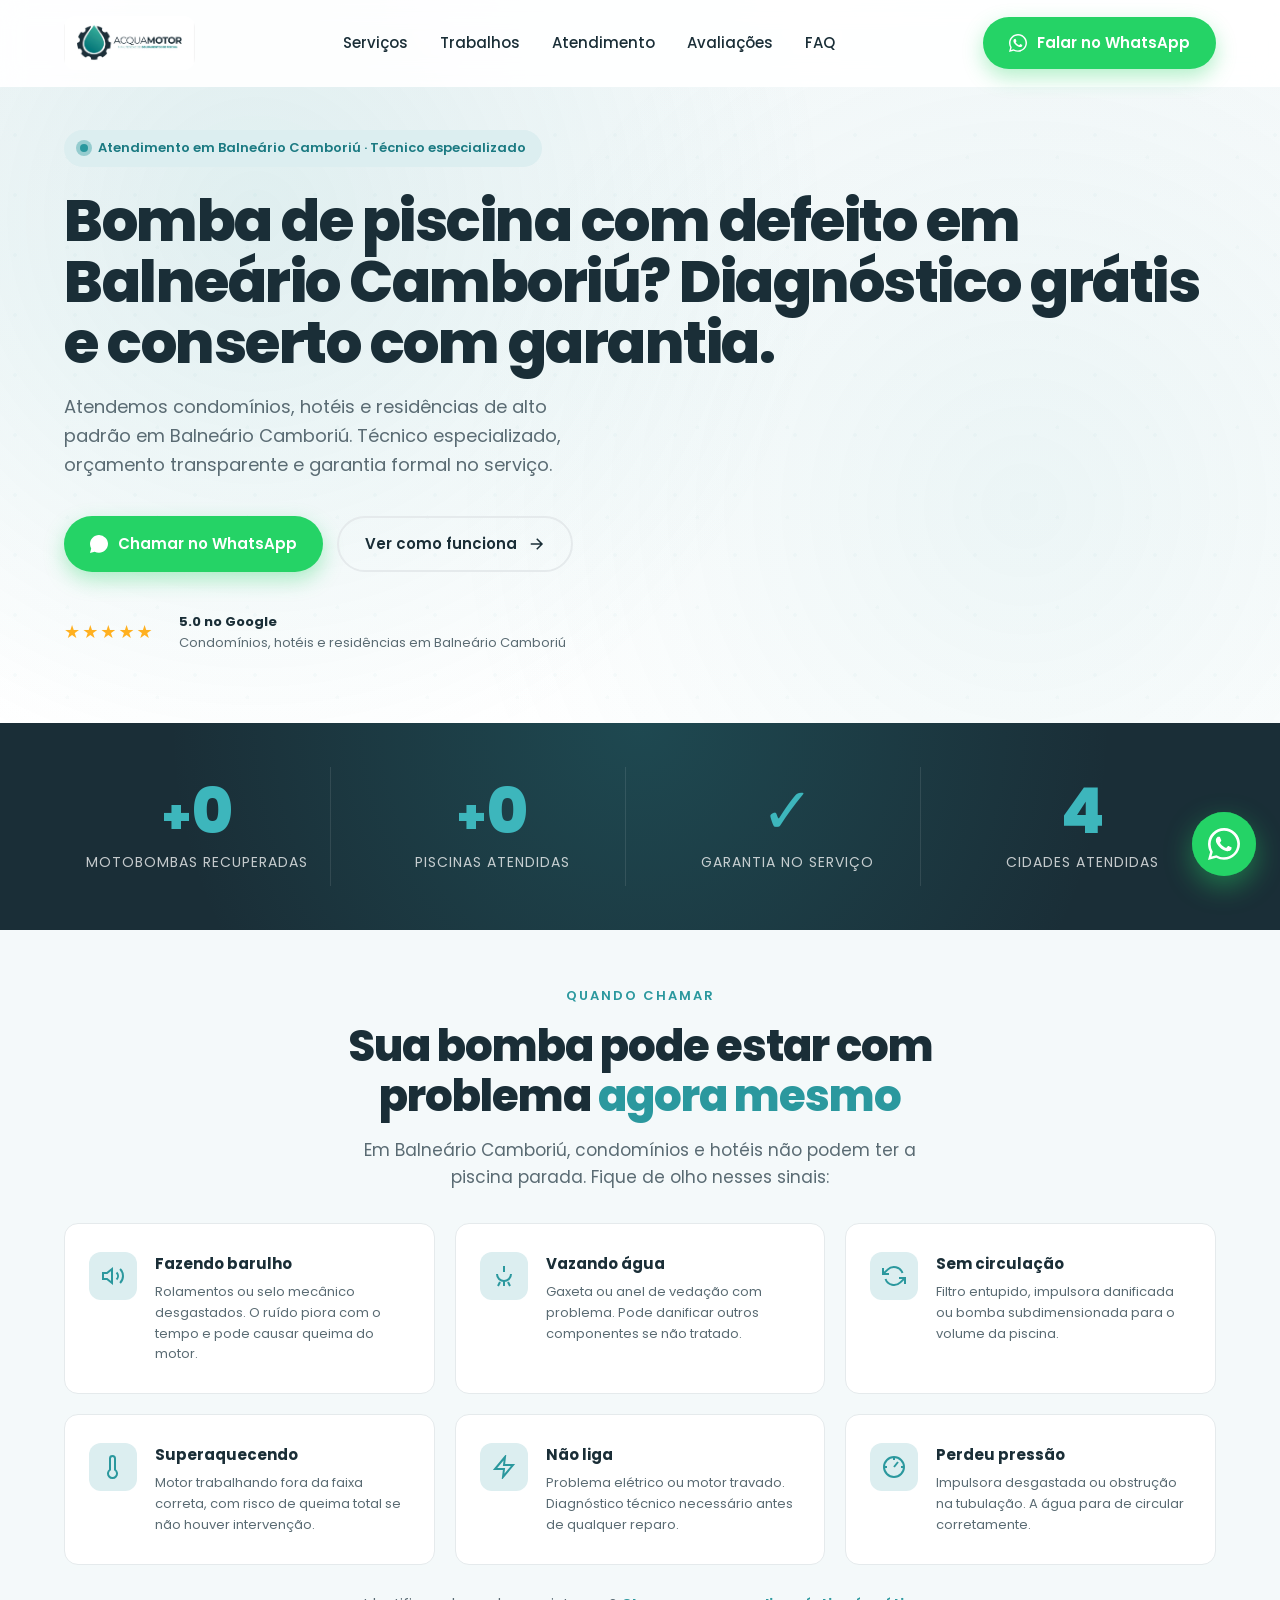
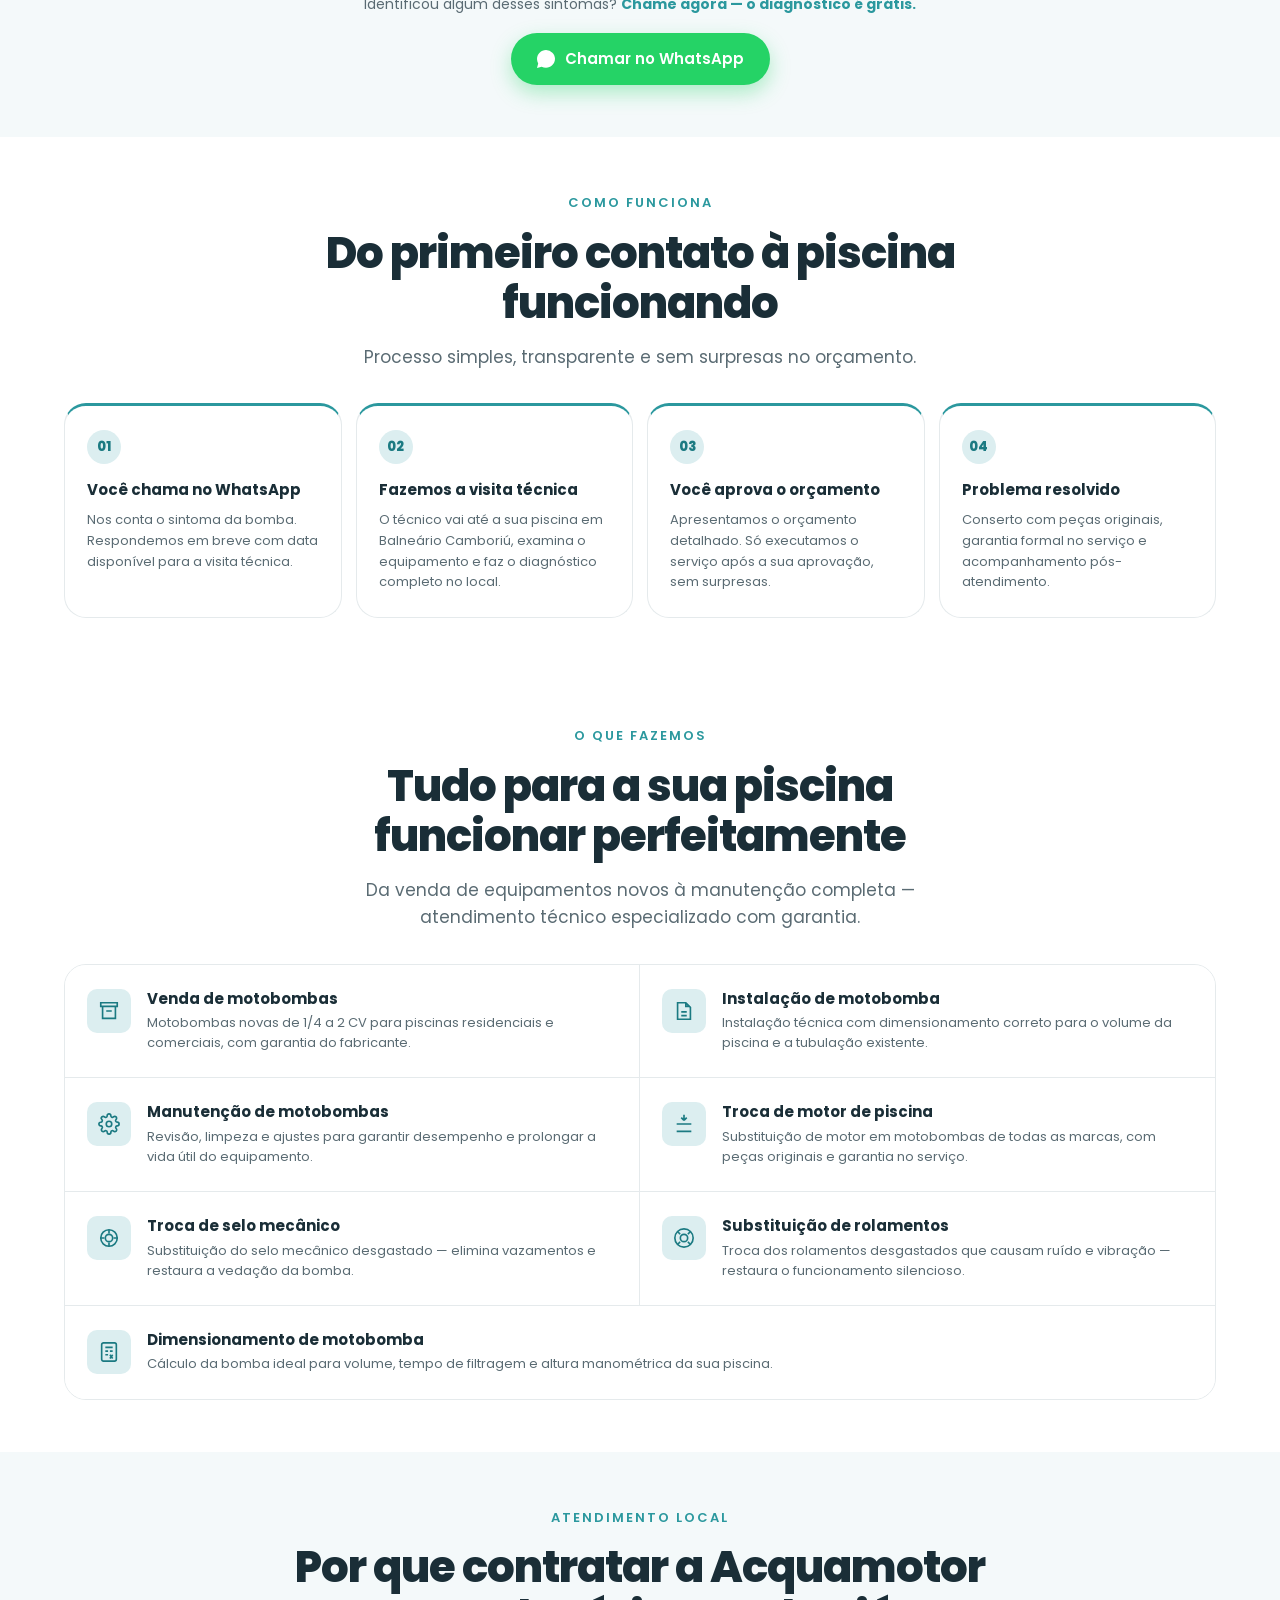
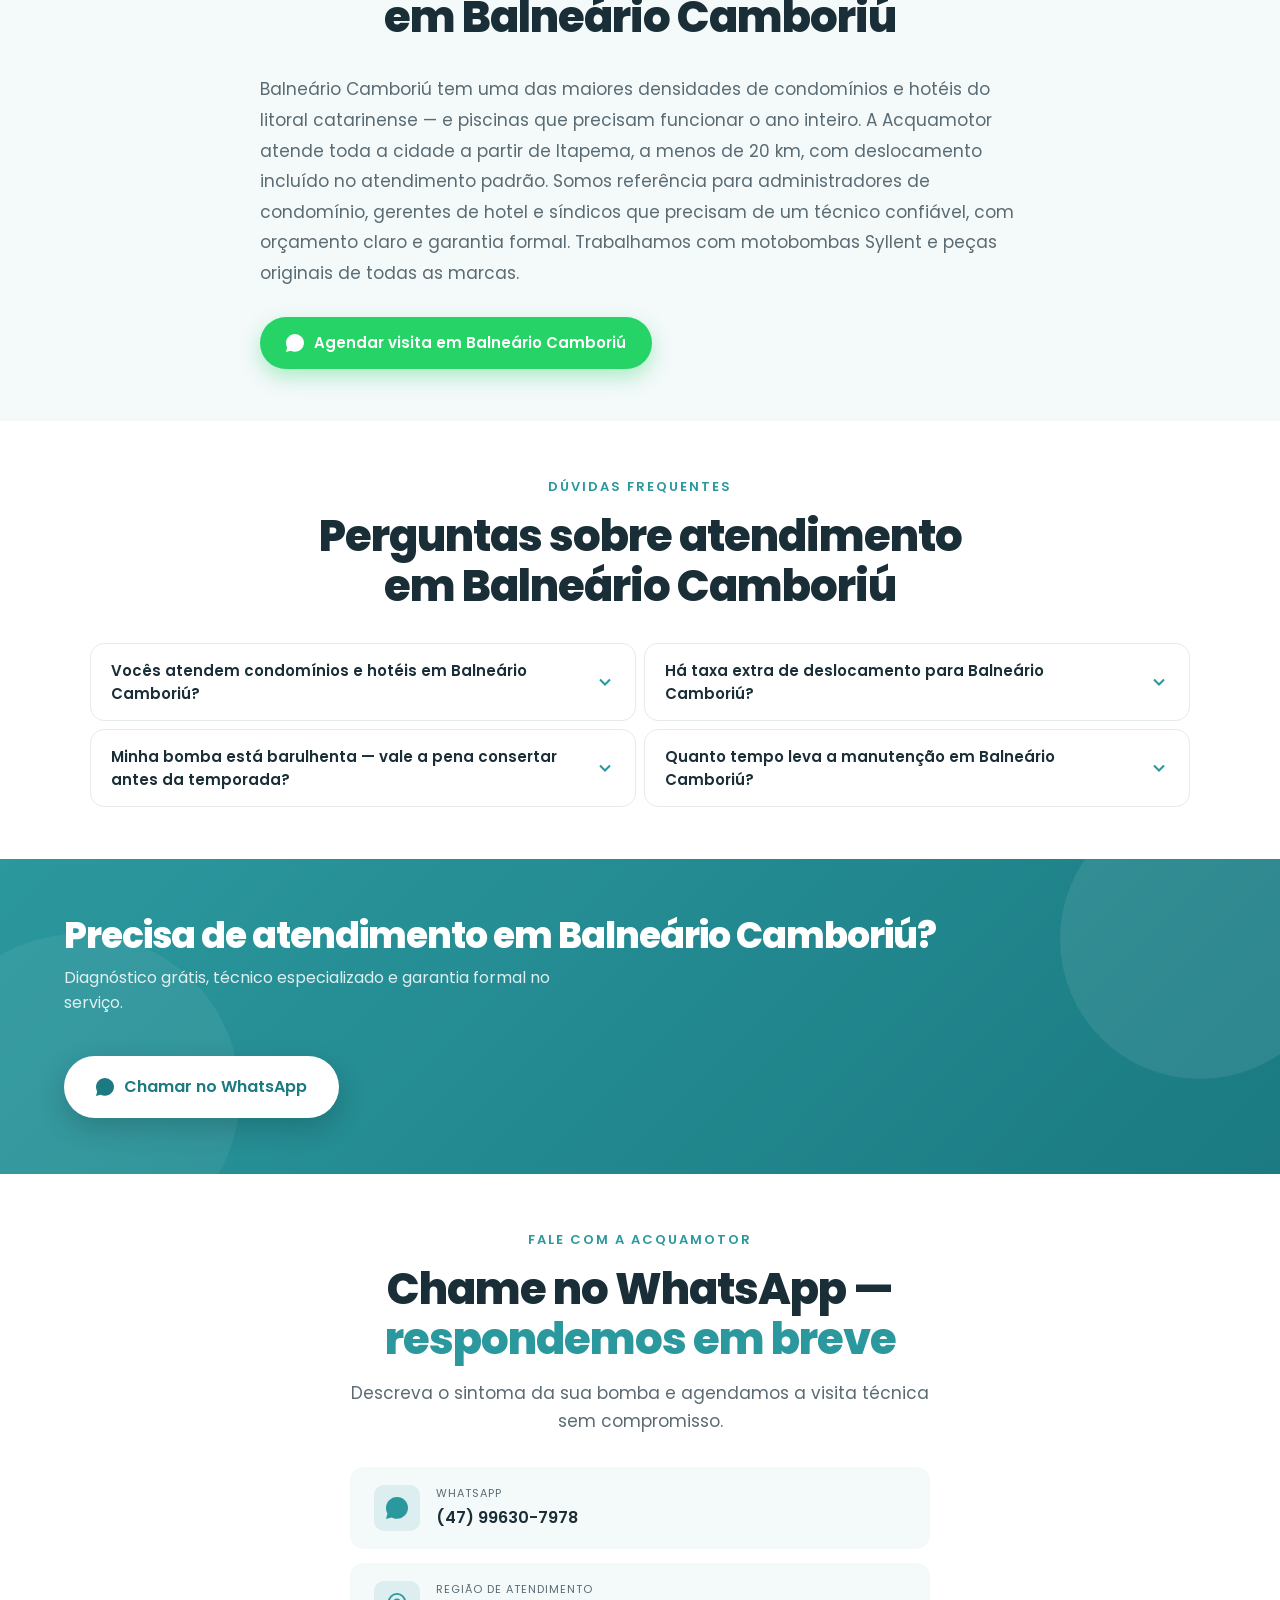
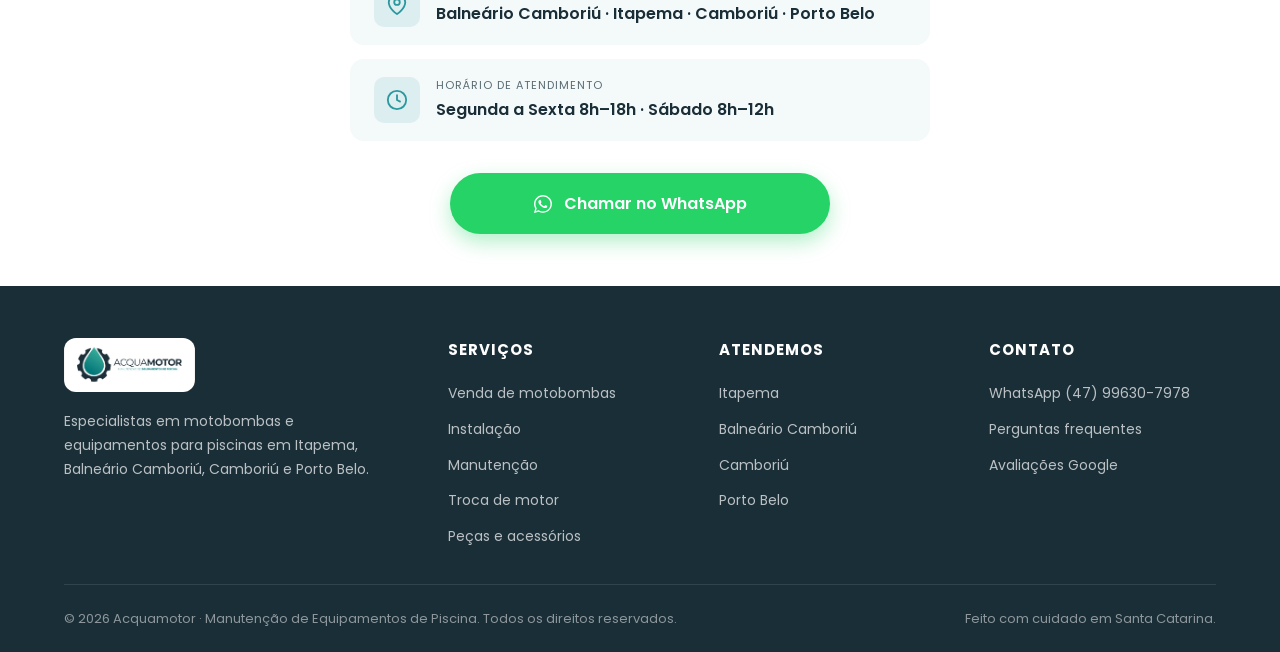
==== conserto-bomba-piscina-balneario-camboriu/index.html @ edd614e2 "feat: add city landing pages for SEO (BC, Camboriú, Porto Belo) + shared CSS Creates dedicated landi" ====
<!DOCTYPE html>
<html lang="pt-BR">
<head>
<meta charset="UTF-8" />
<meta name="viewport" content="width=device-width, initial-scale=1.0" />

<!-- SEO PRIMARY -->
<title>Conserto de Bomba de Piscina em Balneário Camboriú | Acquamotor</title>
<meta name="description" content="A Acquamotor conserta e faz manutenção de bombas de piscina em Balneário Camboriú. Atendemos condomínios, hotéis e residências de alto padrão. Diagnóstico grátis, técnico especializado e garantia no serviço. Chame agora." />
<meta name="robots" content="index, follow, max-image-preview:large, max-snippet:-1, max-video-preview:-1" />
<meta name="author" content="Acquamotor LTDA" />
<link rel="canonical" href="https://acquamotor.com.br/conserto-bomba-piscina-balneario-camboriu/" />

<!-- GEO TAGS -->
<meta name="geo.region" content="BR-SC" />
<meta name="geo.placename" content="Balneário Camboriú" />
<meta name="geo.position" content="-26.9897;-48.6344" />
<meta name="ICBM" content="-26.9897, -48.6344" />

<!-- OPEN GRAPH -->
<meta property="og:type" content="website" />
<meta property="og:site_name" content="Acquamotor" />
<meta property="og:locale" content="pt_BR" />
<meta property="og:url" content="https://acquamotor.com.br/conserto-bomba-piscina-balneario-camboriu/" />
<meta property="og:title" content="Conserto de Bomba de Piscina em Balneário Camboriú | Acquamotor" />
<meta property="og:description" content="A Acquamotor conserta e faz manutenção de bombas de piscina em Balneário Camboriú. Atendemos condomínios, hotéis e residências de alto padrão. Diagnóstico grátis, técnico especializado e garantia no serviço. Chame agora." />
<meta property="og:image" content="https://acquamotor.com.br/logo.png" />

<!-- FAVICON -->
<link rel="icon" type="image/svg+xml" href="/favicon.svg?v=2" />
<link rel="apple-touch-icon" href="/logo.png?v=2" />

<!-- STRUCTURED DATA: LOCAL BUSINESS -->
<script type="application/ld+json">
{
  "@context": "https://schema.org",
  "@type": "LocalBusiness",
  "@id": "https://acquamotor.com.br/#business",
  "name": "Acquamotor",
  "description": "Assistência técnica e venda de motobombas para piscinas, spas e saunas. Instalação, troca, conserto e manutenção preventiva com garantia.",
  "url": "https://acquamotor.com.br/",
  "logo": "https://acquamotor.com.br/logo.png",
  "telephone": "+55-47-99630-7978",
  "priceRange": "$$",
  "address": {
    "@type": "PostalAddress",
    "streetAddress": "Bairro Ilhota",
    "addressLocality": "Itapema",
    "addressRegion": "SC",
    "postalCode": "88220-000",
    "addressCountry": "BR"
  },
  "areaServed": { "@type": "City", "name": "Balneário Camboriú" },
  "openingHoursSpecification": [
    { "@type": "OpeningHoursSpecification", "dayOfWeek": ["Monday","Tuesday","Wednesday","Thursday","Friday"], "opens": "08:00", "closes": "18:00" },
    { "@type": "OpeningHoursSpecification", "dayOfWeek": "Saturday", "opens": "08:00", "closes": "12:00" }
  ],
  "sameAs": ["https://wa.me/5547996307978"],
  "aggregateRating": { "@type": "AggregateRating", "ratingValue": "5.0", "reviewCount": "27", "bestRating": "5" }
}
</script>

<!-- STRUCTURED DATA: FAQ PAGE -->
<script type="application/ld+json">
{
  "@context": "https://schema.org",
  "@type": "FAQPage",
  "mainEntity": [
    {
      "@type": "Question",
      "name": "Vocês atendem condomínios e hotéis em Balneário Camboriú?",
      "acceptedAnswer": {
        "@type": "Answer",
        "text": "Sim. Boa parte dos nossos atendimentos em Balneário Camboriú são justamente em condomínios e hotéis que precisam de bombas funcionando o ano todo. Atendemos toda a cidade e região."
      }
    },
    {
      "@type": "Question",
      "name": "Há taxa extra de deslocamento para Balneário Camboriú?",
      "acceptedAnswer": {
        "@type": "Answer",
        "text": "Não cobramos taxa extra. Balneário Camboriú fica a menos de 20 km de Itapema, nossa base, e está dentro da nossa área de atendimento padrão."
      }
    },
    {
      "@type": "Question",
      "name": "Minha bomba está barulhenta — vale a pena consertar antes da temporada?",
      "acceptedAnswer": {
        "@type": "Answer",
        "text": "Sim. Rolamentos e selos mecânicos desgastados tendem a falhar justamente quando a demanda aumenta. Diagnóstico grátis — chame agora e evite problemas no pico de uso."
      }
    },
    {
      "@type": "Question",
      "name": "Quanto tempo leva a manutenção em Balneário Camboriú?",
      "acceptedAnswer": {
        "@type": "Answer",
        "text": "A maioria dos consertos é concluída em 1 a 3 dias úteis após a aprovação do orçamento. Peças em estoque saem no mesmo dia."
      }
    }
  ]
}
</script>

<link rel="preconnect" href="https://fonts.googleapis.com" />
<link rel="preconnect" href="https://fonts.gstatic.com" crossorigin />
<link href="https://fonts.googleapis.com/css2?family=Poppins:wght@300;400;500;600;700;800&display=swap" rel="stylesheet" />
<link rel="stylesheet" href="/acquamotor.css" />
<style>
.why-city-text { max-width: 760px; margin: 0 auto; }
.why-city-text p { font-size: 17px; color: var(--gray); line-height: 1.8; }
.city-item[href] { text-decoration: none; cursor: pointer; }
.city-item[href]:hover { transform: translateX(6px); }
</style>
</head>

<body>

<!-- HEADER -->
<header id="header">
  <div class="container">
    <nav class="nav">
      <a href="/" class="logo" aria-label="Acquamotor — início">
        <img src="/logo.png" alt="Acquamotor — motobombas Syllent e manutenção de piscinas em Itapema" class="logo-img" onerror="this.style.display='none'; this.nextElementSibling.style.display='flex';" />
        <svg class="logo-svg" viewBox="0 0 260 88" xmlns="http://www.w3.org/2000/svg" aria-hidden="true">
          <defs>
            <linearGradient id="navLogoDrop" x1="0%" y1="0%" x2="0%" y2="100%">
              <stop offset="0%" stop-color="#3DB6BC"/>
              <stop offset="55%" stop-color="#2B989E"/>
              <stop offset="100%" stop-color="#1B7A82"/>
            </linearGradient>
          </defs>
          <g transform="translate(36 36)">
            <g fill="#1A2E37">
              <rect x="-4.5" y="-34" width="9" height="8" rx="1.5"/>
              <rect x="-4.5" y="-34" width="9" height="8" rx="1.5" transform="rotate(30)"/>
              <rect x="-4.5" y="-34" width="9" height="8" rx="1.5" transform="rotate(60)"/>
              <rect x="-4.5" y="-34" width="9" height="8" rx="1.5" transform="rotate(90)"/>
              <rect x="-4.5" y="-34" width="9" height="8" rx="1.5" transform="rotate(120)"/>
              <rect x="-4.5" y="-34" width="9" height="8" rx="1.5" transform="rotate(150)"/>
              <rect x="-4.5" y="-34" width="9" height="8" rx="1.5" transform="rotate(180)"/>
              <rect x="-4.5" y="-34" width="9" height="8" rx="1.5" transform="rotate(210)"/>
              <rect x="-4.5" y="-34" width="9" height="8" rx="1.5" transform="rotate(240)"/>
              <rect x="-4.5" y="-34" width="9" height="8" rx="1.5" transform="rotate(270)"/>
              <rect x="-4.5" y="-34" width="9" height="8" rx="1.5" transform="rotate(300)"/>
              <rect x="-4.5" y="-34" width="9" height="8" rx="1.5" transform="rotate(330)"/>
            </g>
            <circle r="27" fill="#1A2E37"/>
            <circle r="23" fill="#FFFFFF"/>
            <path d="M0 -18 C -9 -5, -15 3, -15 11 C -15 19, -8 24, 0 24 C 8 24, 15 19, 15 11 C 15 3, 9 -5, 0 -18 Z"
                  fill="url(#navLogoDrop)" stroke="#FFFFFF" stroke-width="1.2"/>
          </g>
          <text x="82" y="46" font-family="Poppins, sans-serif" font-size="22" font-weight="800" letter-spacing="-0.5">
            <tspan fill="#1A2E37">ACQUA</tspan><tspan fill="#2B989E">MOTOR</tspan>
          </text>
          <text x="82" y="64" font-family="Poppins, sans-serif" font-size="8.2" font-weight="500" letter-spacing="1.2">
            <tspan fill="#5A6B73">MANUTENÇÃO DE </tspan><tspan fill="#2B989E" font-weight="700">EQUIPAMENTOS DE PISCINA</tspan>
          </text>
        </svg>
      </a>

      <ul class="nav-links" id="navLinks">
        <li><a href="/#servicos">Serviços</a></li>
        <li><a href="/#galeria">Trabalhos</a></li>
        <li><a href="/#atendimento">Atendimento</a></li>
        <li><a href="/#avaliacoes">Avaliações</a></li>
        <li><a href="#faq">FAQ</a></li>
      </ul>

      <a href="https://wa.me/5547996307978?text=Ol%C3%A1!%20Preciso%20de%20atendimento%20em%20Balne%C3%A1rio%20Cambori%C3%BA" target="_blank" rel="noopener" class="btn btn-whatsapp nav-cta">
        <svg viewBox="0 0 24 24" fill="currentColor"><path d="M20.5 3.5A11.9 11.9 0 0 0 12 0C5.4 0 0 5.4 0 12c0 2.1.6 4.2 1.6 6L0 24l6.2-1.6c1.7.9 3.7 1.4 5.8 1.4 6.6 0 12-5.4 12-12 0-3.2-1.3-6.2-3.5-8.3zM12 22c-1.9 0-3.7-.5-5.3-1.4l-.4-.2-3.7 1 1-3.6-.2-.4A9.9 9.9 0 0 1 2 12c0-5.5 4.5-10 10-10s10 4.5 10 10-4.5 10-10 10zm5.5-7.5c-.3-.1-1.8-.9-2-1s-.5-.1-.7.1c-.2.3-.8 1-1 1.2-.2.2-.4.2-.6.1-.3-.1-1.3-.5-2.4-1.5-.9-.8-1.5-1.8-1.7-2.1-.2-.3 0-.5.1-.6l.4-.5c.1-.2.2-.3.3-.5.1-.2 0-.3 0-.5s-.7-1.6-.9-2.2c-.2-.6-.5-.5-.7-.5h-.6c-.2 0-.5.1-.8.4-.3.3-1 1-1 2.4s1 2.8 1.2 3c.1.2 2 3.1 4.9 4.3.7.3 1.3.5 1.7.6.7.2 1.3.2 1.8.1.6-.1 1.8-.7 2-1.4.2-.7.2-1.3.2-1.4-.1-.1-.3-.2-.6-.3z"/></svg>
        Falar no WhatsApp
      </a>

      <button class="mobile-toggle" id="mobileToggle" aria-label="Abrir menu">
        <svg viewBox="0 0 24 24" fill="none" stroke="currentColor" stroke-width="2"><path d="M3 6h18M3 12h18M3 18h18"/></svg>
      </button>
    </nav>
  </div>
</header>

<!-- HERO -->
<section class="hero" id="top">
  <div class="container">
    <div class="hero-grid" style="grid-template-columns: 1fr;">
      <div class="hero-copy">
        <div class="hero-badge">
          <span class="pulse-dot"></span>
          Atendimento em Balneário Camboriú · Técnico especializado
        </div>
        <h1>Bomba de piscina com defeito em Balneário Camboriú? Diagnóstico grátis e conserto com garantia.</h1>
        <p class="hero-sub">
          Atendemos condomínios, hotéis e residências de alto padrão em Balneário Camboriú. Técnico especializado, orçamento transparente e garantia formal no serviço.
        </p>
        <div class="hero-ctas">
          <a href="https://wa.me/5547996307978?text=Ol%C3%A1!%20Preciso%20de%20atendimento%20em%20Balne%C3%A1rio%20Cambori%C3%BA" target="_blank" rel="noopener" class="btn btn-whatsapp">
            <svg viewBox="0 0 24 24" fill="currentColor" style="width:18px;height:18px"><path d="M20.5 3.5A11.9 11.9 0 0 0 12 0C5.4 0 0 5.4 0 12c0 2.1.6 4.2 1.6 6L0 24l6.2-1.6c1.7.9 3.7 1.4 5.8 1.4 6.6 0 12-5.4 12-12 0-3.2-1.3-6.2-3.5-8.3z"/></svg>
            Chamar no WhatsApp
          </a>
          <a href="#como-funciona" class="btn btn-outline">
            Ver como funciona
            <svg viewBox="0 0 24 24" fill="none" stroke="currentColor" stroke-width="2"><path d="M5 12h14M13 5l7 7-7 7"/></svg>
          </a>
        </div>
        <div class="hero-trust">
          <div class="stars">★★★★★</div>
          <div class="trust-text">
            <strong>5.0 no Google</strong><br/>
            Condomínios, hotéis e residências em Balneário Camboriú
          </div>
        </div>
      </div>
    </div>
  </div>
</section>

<!-- STATS -->
<div class="stats">
  <div class="container">
    <div class="stats-grid">
      <div class="stat reveal"><div class="num" data-count="1500"><span class="prefix">+</span><span class="val">0</span></div><div class="label">Motobombas recuperadas</div></div>
      <div class="stat reveal reveal-delay-1"><div class="num" data-count="1000"><span class="prefix">+</span><span class="val">0</span></div><div class="label">Piscinas atendidas</div></div>
      <div class="stat reveal reveal-delay-2"><div class="num">✓</div><div class="label">Garantia no serviço</div></div>
      <div class="stat reveal reveal-delay-3"><div class="num">4</div><div class="label">Cidades atendidas</div></div>
    </div>
  </div>
</div>

<!-- QUANDO CHAMAR / SINTOMAS -->
<section class="alt">
  <div class="container">
    <div class="section-head reveal">
      <span class="eyebrow">QUANDO CHAMAR</span>
      <h2>Sua bomba pode estar com problema <span class="accent">agora mesmo</span></h2>
      <p class="section-sub">Em Balneário Camboriú, condomínios e hotéis não podem ter a piscina parada. Fique de olho nesses sinais:</p>
    </div>

    <div class="sintomas-grid">
      <div class="sintoma-card reveal">
        <div class="sintoma-icon">
          <svg viewBox="0 0 24 24" fill="none" stroke="currentColor" stroke-width="2"><polygon points="11 5 6 9 2 9 2 15 6 15 11 19 11 5"/><path d="M15.54 8.46a5 5 0 0 1 0 7.07"/><path d="M19.07 4.93a10 10 0 0 1 0 14.14"/></svg>
        </div>
        <div>
          <h3>Fazendo barulho</h3>
          <p>Rolamentos ou selo mecânico desgastados. O ruído piora com o tempo e pode causar queima do motor.</p>
        </div>
      </div>

      <div class="sintoma-card reveal reveal-delay-1">
        <div class="sintoma-icon">
          <svg viewBox="0 0 24 24" fill="none" stroke="currentColor" stroke-width="2"><path d="M12 2v6"/><path d="M5 10a7 7 0 0 0 14 0"/><path d="M8 18l-2 4"/><path d="M16 18l2 4"/><path d="M12 16v6"/></svg>
        </div>
        <div>
          <h3>Vazando água</h3>
          <p>Gaxeta ou anel de vedação com problema. Pode danificar outros componentes se não tratado.</p>
        </div>
      </div>

      <div class="sintoma-card reveal reveal-delay-2">
        <div class="sintoma-icon">
          <svg viewBox="0 0 24 24" fill="none" stroke="currentColor" stroke-width="2"><polyline points="1 4 1 10 7 10"/><polyline points="23 20 23 14 17 14"/><path d="M20.49 9A9 9 0 0 0 5.64 5.64L1 10m22 4l-4.64 4.36A9 9 0 0 1 3.51 15"/></svg>
        </div>
        <div>
          <h3>Sem circulação</h3>
          <p>Filtro entupido, impulsora danificada ou bomba subdimensionada para o volume da piscina.</p>
        </div>
      </div>

      <div class="sintoma-card reveal">
        <div class="sintoma-icon">
          <svg viewBox="0 0 24 24" fill="none" stroke="currentColor" stroke-width="2"><path d="M14 14.76V3.5a2.5 2.5 0 0 0-5 0v11.26a4.5 4.5 0 1 0 5 0z"/></svg>
        </div>
        <div>
          <h3>Superaquecendo</h3>
          <p>Motor trabalhando fora da faixa correta, com risco de queima total se não houver intervenção.</p>
        </div>
      </div>

      <div class="sintoma-card reveal reveal-delay-1">
        <div class="sintoma-icon">
          <svg viewBox="0 0 24 24" fill="none" stroke="currentColor" stroke-width="2"><polygon points="13 2 3 14 12 14 11 22 21 10 12 10 13 2"/></svg>
        </div>
        <div>
          <h3>Não liga</h3>
          <p>Problema elétrico ou motor travado. Diagnóstico técnico necessário antes de qualquer reparo.</p>
        </div>
      </div>

      <div class="sintoma-card reveal reveal-delay-2">
        <div class="sintoma-icon">
          <svg viewBox="0 0 24 24" fill="none" stroke="currentColor" stroke-width="2"><circle cx="12" cy="12" r="10"/><line x1="2" y1="12" x2="5" y2="12"/><line x1="19" y1="12" x2="22" y2="12"/><line x1="12" y1="2" x2="12" y2="5"/><path d="M12 12l4-5"/></svg>
        </div>
        <div>
          <h3>Perdeu pressão</h3>
          <p>Impulsora desgastada ou obstrução na tubulação. A água para de circular corretamente.</p>
        </div>
      </div>
    </div>

    <p class="sintoma-note reveal">Identificou algum desses sintomas? <strong>Chame agora — o diagnóstico é grátis.</strong>
      <br/><a href="https://wa.me/5547996307978?text=Ol%C3%A1!%20Preciso%20de%20atendimento%20em%20Balne%C3%A1rio%20Cambori%C3%BA" target="_blank" rel="noopener" class="btn btn-whatsapp" style="margin-top:18px; display:inline-flex;">
        <svg viewBox="0 0 24 24" fill="currentColor" style="width:18px;height:18px"><path d="M20.5 3.5A11.9 11.9 0 0 0 12 0C5.4 0 0 5.4 0 12c0 2.1.6 4.2 1.6 6L0 24l6.2-1.6c1.7.9 3.7 1.4 5.8 1.4 6.6 0 12-5.4 12-12 0-3.2-1.3-6.2-3.5-8.3z"/></svg>
        Chamar no WhatsApp
      </a>
    </p>
  </div>
</section>

<!-- COMO FUNCIONA -->
<section id="como-funciona">
  <div class="container">
    <div class="section-head reveal">
      <span class="eyebrow">COMO FUNCIONA</span>
      <h2>Do primeiro contato à piscina funcionando</h2>
      <p class="section-sub">Processo simples, transparente e sem surpresas no orçamento.</p>
    </div>

    <div class="steps-row">
      <div class="step-item reveal">
        <div class="step-num">01</div>
        <div class="step-title">Você chama no WhatsApp</div>
        <p class="step-text">Nos conta o sintoma da bomba. Respondemos em breve com data disponível para a visita técnica.</p>
      </div>
      <div class="step-item reveal reveal-delay-1">
        <div class="step-num">02</div>
        <div class="step-title">Fazemos a visita técnica</div>
        <p class="step-text">O técnico vai até a sua piscina em Balneário Camboriú, examina o equipamento e faz o diagnóstico completo no local.</p>
      </div>
      <div class="step-item reveal reveal-delay-2">
        <div class="step-num">03</div>
        <div class="step-title">Você aprova o orçamento</div>
        <p class="step-text">Apresentamos o orçamento detalhado. Só executamos o serviço após a sua aprovação, sem surpresas.</p>
      </div>
      <div class="step-item reveal reveal-delay-3">
        <div class="step-num">04</div>
        <div class="step-title">Problema resolvido</div>
        <p class="step-text">Conserto com peças originais, garantia formal no serviço e acompanhamento pós-atendimento.</p>
      </div>
    </div>
  </div>
</section>

<!-- SERVIÇOS -->
<section id="servicos">
  <div class="container">
    <div class="section-head reveal">
      <span class="eyebrow">O QUE FAZEMOS</span>
      <h2>Tudo para a sua piscina funcionar perfeitamente</h2>
      <p class="section-sub">Da venda de equipamentos novos à manutenção completa — atendimento técnico especializado com garantia.</p>
    </div>

    <div class="services-list">
      <div class="svc-item reveal">
        <div class="svc-icon"><svg viewBox="0 0 24 24" fill="none" stroke="currentColor" stroke-width="1.8"><path d="M3 3h18v4H3zM5 7v13h14V7M9 12h6"/></svg></div>
        <div class="svc-body"><h3>Venda de motobombas</h3><p>Motobombas novas de 1/4 a 2 CV para piscinas residenciais e comerciais, com garantia do fabricante.</p></div>
      </div>
      <div class="svc-item reveal reveal-delay-1">
        <div class="svc-icon"><svg viewBox="0 0 24 24" fill="none" stroke="currentColor" stroke-width="1.8"><path d="M14 3v4h4M5 3h9l5 5v13H5z"/><path d="M9 13h6M9 17h6"/></svg></div>
        <div class="svc-body"><h3>Instalação de motobomba</h3><p>Instalação técnica com dimensionamento correto para o volume da piscina e a tubulação existente.</p></div>
      </div>
      <div class="svc-item reveal reveal-delay-2">
        <div class="svc-icon"><svg viewBox="0 0 24 24" fill="none" stroke="currentColor" stroke-width="1.8"><circle cx="12" cy="12" r="3"/><path d="M19.4 15a1.65 1.65 0 0 0 .33 1.82l.06.06a2 2 0 1 1-2.83 2.83l-.06-.06a1.65 1.65 0 0 0-1.82-.33 1.65 1.65 0 0 0-1 1.51V21a2 2 0 1 1-4 0v-.09A1.65 1.65 0 0 0 9 19.4a1.65 1.65 0 0 0-1.82.33l-.06.06a2 2 0 1 1-2.83-2.83l.06-.06a1.65 1.65 0 0 0 .33-1.82 1.65 1.65 0 0 0-1.51-1H3a2 2 0 1 1 0-4h.09A1.65 1.65 0 0 0 4.6 9a1.65 1.65 0 0 0-.33-1.82l-.06-.06a2 2 0 1 1 2.83-2.83l.06.06a1.65 1.65 0 0 0 1.82.33H9a1.65 1.65 0 0 0 1-1.51V3a2 2 0 1 1 4 0v.09a1.65 1.65 0 0 0 1 1.51 1.65 1.65 0 0 0 1.82-.33l.06-.06a2 2 0 1 1 2.83 2.83l-.06.06a1.65 1.65 0 0 0-.33 1.82V9a1.65 1.65 0 0 0 1.51 1H21a2 2 0 1 1 0 4h-.09a1.65 1.65 0 0 0-1.51 1z"/></svg></div>
        <div class="svc-body"><h3>Manutenção de motobombas</h3><p>Revisão, limpeza e ajustes para garantir desempenho e prolongar a vida útil do equipamento.</p></div>
      </div>
      <div class="svc-item reveal reveal-delay-3">
        <div class="svc-icon"><svg viewBox="0 0 24 24" fill="none" stroke="currentColor" stroke-width="1.8"><path d="M12 2v6m0 0l-3-3m3 3l3-3M4 12h16M4 20h16"/></svg></div>
        <div class="svc-body"><h3>Troca de motor de piscina</h3><p>Substituição de motor em motobombas de todas as marcas, com peças originais e garantia no serviço.</p></div>
      </div>
      <div class="svc-item reveal">
        <div class="svc-icon"><svg viewBox="0 0 24 24" fill="none" stroke="currentColor" stroke-width="1.8"><circle cx="12" cy="12" r="4"/><circle cx="12" cy="12" r="9"/><line x1="12" y1="3" x2="12" y2="7"/><line x1="12" y1="17" x2="12" y2="21"/><line x1="3" y1="12" x2="7" y2="12"/><line x1="17" y1="12" x2="21" y2="12"/></svg></div>
        <div class="svc-body"><h3>Troca de selo mecânico</h3><p>Substituição do selo mecânico desgastado — elimina vazamentos e restaura a vedação da bomba.</p></div>
      </div>
      <div class="svc-item reveal reveal-delay-1">
        <div class="svc-icon"><svg viewBox="0 0 24 24" fill="none" stroke="currentColor" stroke-width="1.8"><circle cx="12" cy="12" r="10"/><circle cx="12" cy="12" r="4"/><line x1="4.93" y1="4.93" x2="7.76" y2="7.76"/><line x1="16.24" y1="16.24" x2="19.07" y2="19.07"/><line x1="4.93" y1="19.07" x2="7.76" y2="16.24"/><line x1="16.24" y1="7.76" x2="19.07" y2="4.93"/></svg></div>
        <div class="svc-body"><h3>Substituição de rolamentos</h3><p>Troca dos rolamentos desgastados que causam ruído e vibração — restaura o funcionamento silencioso.</p></div>
      </div>
      <div class="svc-item reveal reveal-delay-2">
        <div class="svc-icon"><svg viewBox="0 0 24 24" fill="none" stroke="currentColor" stroke-width="1.8"><rect x="4" y="2" width="16" height="20" rx="2"/><line x1="8" y1="7" x2="16" y2="7"/><line x1="8" y1="11" x2="11" y2="11"/><line x1="8" y1="15" x2="11" y2="15"/><line x1="13" y1="11" x2="16" y2="11"/><line x1="13" y1="15" x2="16" y2="19"/><line x1="16" y1="15" x2="13" y2="19"/></svg></div>
        <div class="svc-body"><h3>Dimensionamento de motobomba</h3><p>Cálculo da bomba ideal para volume, tempo de filtragem e altura manométrica da sua piscina.</p></div>
      </div>
    </div>
  </div>
</section>

<!-- POR QUE ACQUAMOTOR ATENDE BALNEÁRIO CAMBORIÚ -->
<section class="alt">
  <div class="container">
    <div class="section-head reveal">
      <span class="eyebrow">ATENDIMENTO LOCAL</span>
      <h2>Por que contratar a Acquamotor em Balneário Camboriú</h2>
    </div>
    <div class="why-city-text reveal">
      <p>Balneário Camboriú tem uma das maiores densidades de condomínios e hotéis do litoral catarinense — e piscinas que precisam funcionar o ano inteiro. A Acquamotor atende toda a cidade a partir de Itapema, a menos de 20 km, com deslocamento incluído no atendimento padrão. Somos referência para administradores de condomínio, gerentes de hotel e síndicos que precisam de um técnico confiável, com orçamento claro e garantia formal. Trabalhamos com motobombas Syllent e peças originais de todas as marcas.</p>
      <a href="https://wa.me/5547996307978?text=Ol%C3%A1!%20Preciso%20de%20atendimento%20em%20Balne%C3%A1rio%20Cambori%C3%BA" target="_blank" rel="noopener" class="btn btn-whatsapp" style="margin-top:28px; display:inline-flex;">
        <svg viewBox="0 0 24 24" fill="currentColor" style="width:18px;height:18px"><path d="M20.5 3.5A11.9 11.9 0 0 0 12 0C5.4 0 0 5.4 0 12c0 2.1.6 4.2 1.6 6L0 24l6.2-1.6c1.7.9 3.7 1.4 5.8 1.4 6.6 0 12-5.4 12-12 0-3.2-1.3-6.2-3.5-8.3z"/></svg>
        Agendar visita em Balneário Camboriú
      </a>
    </div>
  </div>
</section>

<!-- FAQ DA CIDADE -->
<section id="faq">
  <div class="container">
    <div class="section-head reveal">
      <span class="eyebrow">DÚVIDAS FREQUENTES</span>
      <h2>Perguntas sobre atendimento em Balneário Camboriú</h2>
    </div>
    <div class="faq-list reveal">
      <div class="faq-item">
        <button class="faq-question" aria-expanded="false">
          Vocês atendem condomínios e hotéis em Balneário Camboriú?
          <svg class="faq-chevron" viewBox="0 0 24 24" fill="none" stroke="currentColor" stroke-width="2.5"><polyline points="6 9 12 15 18 9"/></svg>
        </button>
        <div class="faq-answer" role="region">
          <div class="faq-answer-inner">Sim. Boa parte dos nossos atendimentos em Balneário Camboriú são justamente em condomínios e hotéis que precisam de bombas funcionando o ano todo. Atendemos toda a cidade e região.</div>
        </div>
      </div>
      <div class="faq-item">
        <button class="faq-question" aria-expanded="false">
          Há taxa extra de deslocamento para Balneário Camboriú?
          <svg class="faq-chevron" viewBox="0 0 24 24" fill="none" stroke="currentColor" stroke-width="2.5"><polyline points="6 9 12 15 18 9"/></svg>
        </button>
        <div class="faq-answer" role="region">
          <div class="faq-answer-inner">Não cobramos taxa extra. Balneário Camboriú fica a menos de 20 km de Itapema, nossa base, e está dentro da nossa área de atendimento padrão.</div>
        </div>
      </div>
      <div class="faq-item">
        <button class="faq-question" aria-expanded="false">
          Minha bomba está barulhenta — vale a pena consertar antes da temporada?
          <svg class="faq-chevron" viewBox="0 0 24 24" fill="none" stroke="currentColor" stroke-width="2.5"><polyline points="6 9 12 15 18 9"/></svg>
        </button>
        <div class="faq-answer" role="region">
          <div class="faq-answer-inner">Sim. Rolamentos e selos mecânicos desgastados tendem a falhar justamente quando a demanda aumenta. Diagnóstico grátis — chame agora e evite problemas no pico de uso.</div>
        </div>
      </div>
      <div class="faq-item">
        <button class="faq-question" aria-expanded="false">
          Quanto tempo leva a manutenção em Balneário Camboriú?
          <svg class="faq-chevron" viewBox="0 0 24 24" fill="none" stroke="currentColor" stroke-width="2.5"><polyline points="6 9 12 15 18 9"/></svg>
        </button>
        <div class="faq-answer" role="region">
          <div class="faq-answer-inner">A maioria dos consertos é concluída em 1 a 3 dias úteis após a aprovação do orçamento. Peças em estoque saem no mesmo dia.</div>
        </div>
      </div>
    </div>
  </div>
</section>

<!-- CTA BAR -->
<div class="cta-bar">
  <div class="container">
    <div class="cta-inner reveal">
      <div>
        <h2>Precisa de atendimento em Balneário Camboriú?</h2>
        <p>Diagnóstico grátis, técnico especializado e garantia formal no serviço.</p>
      </div>
      <a href="https://wa.me/5547996307978?text=Ol%C3%A1!%20Preciso%20de%20atendimento%20em%20Balne%C3%A1rio%20Cambori%C3%BA" target="_blank" rel="noopener" class="btn btn-whatsapp">
        <svg viewBox="0 0 24 24" fill="currentColor" style="width:18px;height:18px"><path d="M20.5 3.5A11.9 11.9 0 0 0 12 0C5.4 0 0 5.4 0 12c0 2.1.6 4.2 1.6 6L0 24l6.2-1.6c1.7.9 3.7 1.4 5.8 1.4 6.6 0 12-5.4 12-12 0-3.2-1.3-6.2-3.5-8.3z"/></svg>
        Chamar no WhatsApp
      </a>
    </div>
  </div>
</div>

<!-- CONTACT -->
<section id="contato">
  <div class="container">
    <div class="section-head reveal">
      <span class="eyebrow">FALE COM A ACQUAMOTOR</span>
      <h2>Chame no WhatsApp — <span class="accent">respondemos em breve</span></h2>
      <p class="section-sub">Descreva o sintoma da sua bomba e agendamos a visita técnica sem compromisso.</p>
    </div>

    <div class="contact-simple reveal">
      <div class="contact-simple-methods">
        <div class="contact-simple-item">
          <div class="ci-icon"><svg viewBox="0 0 24 24" fill="currentColor"><path d="M20.5 3.5A11.9 11.9 0 0 0 12 0C5.4 0 0 5.4 0 12c0 2.1.6 4.2 1.6 6L0 24l6.2-1.6c1.7.9 3.7 1.4 5.8 1.4 6.6 0 12-5.4 12-12 0-3.2-1.3-6.2-3.5-8.3z"/></svg></div>
          <div>
            <div class="ci-label">WhatsApp</div>
            <div class="ci-value">(47) 99630-7978</div>
          </div>
        </div>
        <div class="contact-simple-item">
          <div class="ci-icon"><svg viewBox="0 0 24 24" fill="none" stroke="currentColor" stroke-width="2"><path d="M21 10c0 7-9 13-9 13s-9-6-9-13a9 9 0 0 1 18 0z"/><circle cx="12" cy="10" r="3"/></svg></div>
          <div>
            <div class="ci-label">Região de atendimento</div>
            <div class="ci-value">Balneário Camboriú · Itapema · Camboriú · Porto Belo</div>
          </div>
        </div>
        <div class="contact-simple-item">
          <div class="ci-icon"><svg viewBox="0 0 24 24" fill="none" stroke="currentColor" stroke-width="2"><circle cx="12" cy="12" r="10"/><polyline points="12 6 12 12 16 14"/></svg></div>
          <div>
            <div class="ci-label">Horário de atendimento</div>
            <div class="ci-value">Segunda a Sexta 8h–18h · Sábado 8h–12h</div>
          </div>
        </div>
      </div>
      <a href="https://wa.me/5547996307978?text=Ol%C3%A1!%20Preciso%20de%20atendimento%20em%20Balne%C3%A1rio%20Cambori%C3%BA" target="_blank" rel="noopener" class="btn btn-whatsapp btn-wa-big">
        <svg viewBox="0 0 24 24" fill="currentColor"><path d="M20.5 3.5A11.9 11.9 0 0 0 12 0C5.4 0 0 5.4 0 12c0 2.1.6 4.2 1.6 6L0 24l6.2-1.6c1.7.9 3.7 1.4 5.8 1.4 6.6 0 12-5.4 12-12 0-3.2-1.3-6.2-3.5-8.3zM12 22c-1.9 0-3.7-.5-5.3-1.4l-.4-.2-3.7 1 1-3.6-.2-.4A9.9 9.9 0 0 1 2 12c0-5.5 4.5-10 10-10s10 4.5 10 10-4.5 10-10 10zm5.5-7.5c-.3-.1-1.8-.9-2-1s-.5-.1-.7.1c-.2.3-.8 1-1 1.2-.2.2-.4.2-.6.1-.3-.1-1.3-.5-2.4-1.5-.9-.8-1.5-1.8-1.7-2.1-.2-.3 0-.5.1-.6l.4-.5c.1-.2.2-.3.3-.5.1-.2 0-.3 0-.5s-.7-1.6-.9-2.2c-.2-.6-.5-.5-.7-.5h-.6c-.2 0-.5.1-.8.4-.3.3-1 1-1 2.4s1 2.8 1.2 3c.1.2 2 3.1 4.9 4.3.7.3 1.3.5 1.7.6.7.2 1.3.2 1.8.1.6-.1 1.8-.7 2-1.4.2-.7.2-1.3.2-1.4-.1-.1-.3-.2-.6-.3z"/></svg>
        Chamar no WhatsApp
      </a>
    </div>
  </div>
</section>

<!-- FOOTER -->
<footer>
  <div class="container">
    <div class="footer-grid">
      <div class="footer-brand">
        <a href="/" class="logo logo-footer" aria-label="Acquamotor — início">
          <img src="/logo.png" alt="Acquamotor — assistência técnica de piscinas em Itapema, BC, Camboriú e Porto Belo" class="logo-img logo-img-light" onerror="this.style.display='none'; this.nextElementSibling.style.display='flex';" />
          <svg class="logo-svg" viewBox="0 0 260 88" xmlns="http://www.w3.org/2000/svg" aria-hidden="true">
            <defs>
              <linearGradient id="footLogoDrop" x1="0%" y1="0%" x2="0%" y2="100%">
                <stop offset="0%" stop-color="#4FC5CB"/>
                <stop offset="55%" stop-color="#2B989E"/>
                <stop offset="100%" stop-color="#1B7A82"/>
              </linearGradient>
            </defs>
            <g transform="translate(36 36)">
              <g fill="#FFFFFF">
                <rect x="-4.5" y="-34" width="9" height="8" rx="1.5"/>
                <rect x="-4.5" y="-34" width="9" height="8" rx="1.5" transform="rotate(30)"/>
                <rect x="-4.5" y="-34" width="9" height="8" rx="1.5" transform="rotate(60)"/>
                <rect x="-4.5" y="-34" width="9" height="8" rx="1.5" transform="rotate(90)"/>
                <rect x="-4.5" y="-34" width="9" height="8" rx="1.5" transform="rotate(120)"/>
                <rect x="-4.5" y="-34" width="9" height="8" rx="1.5" transform="rotate(150)"/>
                <rect x="-4.5" y="-34" width="9" height="8" rx="1.5" transform="rotate(180)"/>
                <rect x="-4.5" y="-34" width="9" height="8" rx="1.5" transform="rotate(210)"/>
                <rect x="-4.5" y="-34" width="9" height="8" rx="1.5" transform="rotate(240)"/>
                <rect x="-4.5" y="-34" width="9" height="8" rx="1.5" transform="rotate(270)"/>
                <rect x="-4.5" y="-34" width="9" height="8" rx="1.5" transform="rotate(300)"/>
                <rect x="-4.5" y="-34" width="9" height="8" rx="1.5" transform="rotate(330)"/>
              </g>
              <circle r="27" fill="#FFFFFF"/>
              <circle r="23" fill="#1A2E37"/>
              <path d="M0 -18 C -9 -5, -15 3, -15 11 C -15 19, -8 24, 0 24 C 8 24, 15 19, 15 11 C 15 3, 9 -5, 0 -18 Z"
                    fill="url(#footLogoDrop)" stroke="#1A2E37" stroke-width="1.2"/>
            </g>
            <text x="82" y="46" font-family="Poppins, sans-serif" font-size="22" font-weight="800" letter-spacing="-0.5">
              <tspan fill="#FFFFFF">ACQUA</tspan><tspan fill="#3DB6BC">MOTOR</tspan>
            </text>
            <text x="82" y="64" font-family="Poppins, sans-serif" font-size="8.2" font-weight="500" letter-spacing="1.2">
              <tspan fill="rgba(255,255,255,0.7)">MANUTENÇÃO DE </tspan><tspan fill="#3DB6BC" font-weight="700">EQUIPAMENTOS DE PISCINA</tspan>
            </text>
          </svg>
        </a>
        <p>Especialistas em motobombas e equipamentos para piscinas em Itapema, Balneário Camboriú, Camboriú e Porto Belo.</p>
      </div>

      <div>
        <h4>Serviços</h4>
        <ul>
          <li><a href="/#servicos">Venda de motobombas</a></li>
          <li><a href="/#servicos">Instalação</a></li>
          <li><a href="/#servicos">Manutenção</a></li>
          <li><a href="/#servicos">Troca de motor</a></li>
          <li><a href="/#servicos">Peças e acessórios</a></li>
        </ul>
      </div>

      <div>
        <h4>Atendemos</h4>
        <ul>
          <li><a href="/">Itapema</a></li>
          <li><a href="/conserto-bomba-piscina-balneario-camboriu/">Balneário Camboriú</a></li>
          <li><a href="/conserto-bomba-piscina-camboriu/">Camboriú</a></li>
          <li><a href="/conserto-bomba-piscina-porto-belo/">Porto Belo</a></li>
        </ul>
      </div>

      <div>
        <h4>Contato</h4>
        <ul>
          <li><a href="https://wa.me/5547996307978" target="_blank" rel="noopener">WhatsApp (47) 99630-7978</a></li>
          <li><a href="/#faq">Perguntas frequentes</a></li>
          <li><a href="/#avaliacoes">Avaliações Google</a></li>
        </ul>
      </div>
    </div>

    <div class="footer-bottom">
      <div>© <span id="year"></span> Acquamotor · Manutenção de Equipamentos de Piscina. Todos os direitos reservados.</div>
      <div>Feito com cuidado em Santa Catarina.</div>
    </div>
  </div>
</footer>

<!-- WHATSAPP FLOAT -->
<a href="https://wa.me/5547996307978?text=Ol%C3%A1!%20Preciso%20de%20atendimento%20em%20Balne%C3%A1rio%20Cambori%C3%BA" target="_blank" rel="noopener" class="whatsapp-float" aria-label="Falar no WhatsApp">
  <span class="tooltip">Fale no WhatsApp</span>
  <svg viewBox="0 0 24 24" fill="currentColor"><path d="M20.5 3.5A11.9 11.9 0 0 0 12 0C5.4 0 0 5.4 0 12c0 2.1.6 4.2 1.6 6L0 24l6.2-1.6c1.7.9 3.7 1.4 5.8 1.4 6.6 0 12-5.4 12-12 0-3.2-1.3-6.2-3.5-8.3zM12 22c-1.9 0-3.7-.5-5.3-1.4l-.4-.2-3.7 1 1-3.6-.2-.4A9.9 9.9 0 0 1 2 12c0-5.5 4.5-10 10-10s10 4.5 10 10-4.5 10-10 10zm5.5-7.5c-.3-.1-1.8-.9-2-1s-.5-.1-.7.1c-.2.3-.8 1-1 1.2-.2.2-.4.2-.6.1-.3-.1-1.3-.5-2.4-1.5-.9-.8-1.5-1.8-1.7-2.1-.2-.3 0-.5.1-.6l.4-.5c.1-.2.2-.3.3-.5.1-.2 0-.3 0-.5s-.7-1.6-.9-2.2c-.2-.6-.5-.5-.7-.5h-.6c-.2 0-.5.1-.8.4-.3.3-1 1-1 2.4s1 2.8 1.2 3c.1.2 2 3.1 4.9 4.3.7.3 1.3.5 1.7.6.7.2 1.3.2 1.8.1.6-.1 1.8-.7 2-1.4.2-.7.2-1.3.2-1.4-.1-.1-.3-.2-.6-.3z"/></svg>
</a>

<script>
  document.getElementById('year').textContent = new Date().getFullYear();
  const header = document.getElementById('header');
  const onScroll = () => { if (window.scrollY > 20) header.classList.add('scrolled'); else header.classList.remove('scrolled'); };
  window.addEventListener('scroll', onScroll, { passive: true });
  onScroll();
  const toggle = document.getElementById('mobileToggle');
  const navLinks = document.getElementById('navLinks');
  toggle.addEventListener('click', () => navLinks.classList.toggle('open'));
  navLinks.querySelectorAll('a').forEach(a => a.addEventListener('click', () => navLinks.classList.remove('open')));
  const io = new IntersectionObserver((entries) => {
    entries.forEach(e => { if (e.isIntersecting) { e.target.classList.add('visible'); io.unobserve(e.target); } });
  }, { threshold: 0.12, rootMargin: '0px 0px -60px 0px' });
  document.querySelectorAll('.reveal').forEach(el => io.observe(el));
  document.querySelectorAll('.faq-question').forEach(btn => {
    btn.addEventListener('click', () => {
      const item = btn.parentElement;
      const wasOpen = item.classList.contains('open');
      document.querySelectorAll('.faq-item').forEach(i => i.classList.remove('open'));
      if (!wasOpen) { item.classList.add('open'); btn.setAttribute('aria-expanded', 'true'); } else { btn.setAttribute('aria-expanded', 'false'); }
    });
  });
</script>
</body>
</html>
---- acquamotor.css ----
:root {
    --dark: #1A2E37;
    --dark-80: rgba(26, 46, 55, 0.85);
    --dark-40: rgba(26, 46, 55, 0.4);
    /* Paleta extraída da logo: teal puxando pro azul-ciano */
    --teal: #2B989E;
    --teal-dark: #1B7A82;
    --teal-light: #DCEEF0;
    --teal-lighter: #3DB6BC;
    --white: #FFFFFF;
    --bg: #F4F9FA;
    --gray: #5A6B73;
    --gray-light: #E5EAEC;
    --whatsapp: #25D366;
    --whatsapp-dark: #128C7E;
    --shadow-sm: 0 4px 12px rgba(26, 46, 55, 0.08);
    --shadow-md: 0 12px 32px rgba(26, 46, 55, 0.12);
    --shadow-lg: 0 24px 60px rgba(26, 46, 55, 0.18);
    --shadow-teal: 0 10px 25px rgba(43, 152, 158, 0.35);
    --radius: 14px;
    --radius-lg: 22px;
  }

  * { margin: 0; padding: 0; box-sizing: border-box; }

  html { scroll-behavior: smooth; }

  body {
    font-family: 'Poppins', system-ui, -apple-system, sans-serif;
    color: var(--dark);
    background: var(--white);
    line-height: 1.6;
    overflow-x: hidden;
  }

  img { max-width: 100%; display: block; }

  a { color: inherit; text-decoration: none; }

  .container {
    width: 100%;
    max-width: 1200px;
    margin: 0 auto;
    padding: 0 24px;
  }

  /* ====== HEADER ====== */
  header {
    position: fixed;
    top: 0; left: 0; right: 0;
    z-index: 100;
    padding: 16px 0;
    background: rgba(255, 255, 255, 0.92);
    backdrop-filter: blur(12px);
    -webkit-backdrop-filter: blur(12px);
    border-bottom: 1px solid transparent;
    transition: all .3s ease;
  }
  header.scrolled {
    padding: 10px 0;
    border-bottom-color: rgba(26, 46, 55, 0.08);
    box-shadow: var(--shadow-sm);
  }
  .nav {
    display: flex;
    align-items: center;
    justify-content: space-between;
    gap: 32px;
  }
  .logo {
    display: flex;
    align-items: center;
    gap: 12px;
    font-weight: 800;
    font-size: 22px;
    letter-spacing: -0.5px;
  }
  .logo { transition: transform .3s; }
  .logo:hover { transform: translateY(-1px); }
  .logo .logo-img {
    height: 54px;
    width: auto;
    max-width: 240px;
    display: block;
    border-radius: 12px;
    transition: transform .3s;
  }
  /* SVG logo mostrado por padrão (e fica como fallback caso logo.png falhe).
     Quando logo.png carrega com sucesso, o próximo sibling CSS abaixo esconde a SVG. */
  .logo .logo-svg {
    height: 54px;
    width: auto;
    max-width: 240px;
    display: block;
    transition: transform .3s;
  }
  /* Se a imagem carregou (nenhum inline display:none aplicado), esconde a SVG embutida */
  .logo .logo-img:not([style*="display: none"]) + .logo-svg { display: none; }
  .logo:hover .logo-img,
  .logo:hover .logo-svg { transform: scale(1.02); }
  /* Logo no rodapé mantém as cores originais; se a logo tiver partes escuras
     que somem no fundo preto, troque para: filter: brightness(1.15) contrast(1.05); */
  footer .logo .logo-img-light { filter: none; }
  .logo .logo-mark svg { width: 22px; height: 22px; fill: var(--white); }
  .logo .brand {
    display: flex; flex-direction: column; line-height: 1;
  }
  .logo .brand .name { font-weight: 800; color: var(--dark); font-size: 20px; }
  .logo .brand .name span { color: var(--teal); }
  .logo .brand .tagline { font-size: 10px; color: var(--gray); font-weight: 500; letter-spacing: 1px; text-transform: uppercase; margin-top: 2px; }

  .nav-links {
    display: flex;
    align-items: center;
    gap: 32px;
    list-style: none;
  }
  .nav-links a {
    font-weight: 500;
    font-size: 15px;
    color: var(--dark);
    position: relative;
    transition: color .2s;
  }
  .nav-links a::after {
    content: "";
    position: absolute;
    left: 0; bottom: -6px;
    width: 0; height: 2px;
    background: var(--teal);
    transition: width .3s ease;
  }
  .nav-links a:hover { color: var(--teal); }
  .nav-links a:hover::after { width: 100%; }

  .btn {
    display: inline-flex;
    align-items: center;
    gap: 10px;
    padding: 14px 26px;
    border-radius: 999px;
    font-family: inherit;
    font-weight: 600;
    font-size: 15px;
    cursor: pointer;
    border: none;
    transition: all .3s cubic-bezier(.2,.8,.2,1);
    position: relative;
    overflow: hidden;
  }
  .btn-whatsapp {
    background: var(--whatsapp);
    color: var(--white);
    box-shadow: 0 8px 20px rgba(37, 211, 102, 0.35);
  }
  .btn-whatsapp:hover {
    transform: translateY(-2px);
    box-shadow: 0 14px 28px rgba(37, 211, 102, 0.45);
    background: var(--whatsapp-dark);
  }
  .btn-primary {
    background: linear-gradient(135deg, var(--teal) 0%, var(--teal-dark) 100%);
    color: var(--white);
    box-shadow: 0 8px 20px rgba(43, 152, 158, 0.35);
  }
  .btn-primary:hover {
    transform: translateY(-2px);
    box-shadow: 0 14px 28px rgba(43, 152, 158, 0.45);
  }
  .btn-outline {
    background: transparent;
    color: var(--dark);
    border: 2px solid var(--gray-light);
  }
  .btn-outline:hover {
    border-color: var(--teal);
    color: var(--teal);
    transform: translateY(-2px);
  }
  .btn svg { width: 18px; height: 18px; }

  .mobile-toggle {
    display: none;
    width: 44px; height: 44px;
    border-radius: 10px;
    border: 1px solid var(--gray-light);
    background: var(--white);
    cursor: pointer;
    align-items: center; justify-content: center;
  }
  .mobile-toggle svg { width: 22px; height: 22px; color: var(--dark); }

  /* ====== HERO ====== */
  .hero {
    position: relative;
    padding: 130px 0 70px;
    background:
      radial-gradient(circle at 20% 30%, rgba(43, 152, 158, 0.12) 0%, transparent 50%),
      radial-gradient(circle at 80% 70%, rgba(43, 152, 158, 0.08) 0%, transparent 50%),
      linear-gradient(180deg, #F5F9FA 0%, #FFFFFF 100%);
    overflow: hidden;
  }
  .hero::before {
    content: "";
    position: absolute;
    inset: 0;
    background-image:
      radial-gradient(circle at 25% 25%, rgba(43, 152, 158, 0.06) 2px, transparent 2px),
      radial-gradient(circle at 75% 75%, rgba(27, 122, 130, 0.04) 2px, transparent 2px);
    background-size: 60px 60px, 90px 90px;
    opacity: .5;
    animation: shift 25s linear infinite;
  }
  @keyframes shift {
    from { background-position: 0 0, 0 0; }
    to { background-position: 60px 60px, -90px 90px; }
  }

  .hero-grid {
    position: relative;
    z-index: 2;
    display: grid;
    grid-template-columns: 1.1fr .9fr;
    gap: 60px;
    align-items: center;
  }

  .hero-badge {
    display: inline-flex;
    align-items: center;
    gap: 10px;
    padding: 8px 16px;
    border-radius: 999px;
    background: var(--teal-light);
    color: var(--teal-dark);
    font-size: 13px;
    font-weight: 600;
    margin-bottom: 24px;
    animation: fadeInDown .8s ease;
  }
  .hero-badge .pulse-dot {
    width: 8px; height: 8px;
    background: var(--teal);
    border-radius: 50%;
    position: relative;
  }
  .hero-badge .pulse-dot::after {
    content: "";
    position: absolute; inset: -4px;
    border-radius: 50%;
    background: var(--teal);
    opacity: .4;
    animation: pulse 2s infinite;
  }
  @keyframes pulse {
    0% { transform: scale(.7); opacity: .6; }
    70% { transform: scale(1.4); opacity: 0; }
    100% { transform: scale(1.4); opacity: 0; }
  }

  h1 {
    font-size: clamp(36px, 5vw, 58px);
    font-weight: 800;
    line-height: 1.05;
    letter-spacing: -1.5px;
    color: var(--dark);
    margin-bottom: 20px;
    animation: fadeInUp .8s ease .1s backwards;
  }
  h1 .accent {
    background: linear-gradient(90deg, var(--teal) 0%, var(--teal-dark) 100%);
    -webkit-background-clip: text;
    background-clip: text;
    color: transparent;
    position: relative;
  }

  .hero-sub {
    font-size: 18px;
    color: var(--gray);
    margin-bottom: 36px;
    max-width: 540px;
    animation: fadeInUp .8s ease .2s backwards;
  }

  .hero-ctas {
    display: flex;
    flex-wrap: wrap;
    gap: 14px;
    animation: fadeInUp .8s ease .3s backwards;
  }

  .hero-trust {
    display: flex;
    align-items: center;
    gap: 24px;
    margin-top: 40px;
    animation: fadeInUp .8s ease .4s backwards;
  }
  .hero-trust .stars { color: #FFB020; letter-spacing: 2px; font-size: 18px; }
  .hero-trust .trust-text { font-size: 13px; color: var(--gray); }
  .hero-trust .trust-text strong { color: var(--dark); }

  /* Hero Visual */
  .hero-visual {
    position: relative;
    animation: fadeIn 1s ease .4s backwards;
  }
  .droplet-stage {
    position: relative;
    width: 100%;
    aspect-ratio: 1;
    max-width: 460px;
    margin: 0 auto;
  }
  .gear-bg {
    position: absolute;
    inset: 0;
    animation: rotate 40s linear infinite;
  }
  @keyframes rotate { to { transform: rotate(360deg); } }

  .droplet {
    position: absolute;
    top: 50%; left: 50%;
    width: 55%; height: 70%;
    transform: translate(-50%, -50%);
    background: linear-gradient(180deg, var(--teal) 0%, var(--teal-dark) 100%);
    border-radius: 50% 50% 50% 50% / 60% 60% 40% 40%;
    border-top-left-radius: 50%;
    border-top-right-radius: 50%;
    border-bottom-left-radius: 50%;
    border-bottom-right-radius: 50%;
    box-shadow: inset 0 -20px 40px rgba(0,0,0,0.1), 0 30px 60px rgba(43, 152, 158, 0.35);
    animation: float 4s ease-in-out infinite;
    overflow: hidden;
  }
  .droplet::before {
    content: "";
    position: absolute;
    top: 0; left: 0; right: 0;
    height: 50%;
    background: linear-gradient(180deg, rgba(255,255,255,0.3) 0%, transparent 100%);
    border-radius: 50%;
  }
  .droplet::after {
    content: "";
    position: absolute;
    top: 15%; left: 20%;
    width: 30%; height: 30%;
    background: rgba(255, 255, 255, 0.4);
    border-radius: 50%;
    filter: blur(8px);
  }
  .droplet {
    width: 50%; height: 65%;
    border-radius: 50%;
    clip-path: path('M 100,0 C 150,80 200,130 200,180 C 200,240 160,280 100,280 C 40,280 0,240 0,180 C 0,130 50,80 100,0');
  }

  /* Better droplet using SVG */
  .droplet-svg {
    position: absolute;
    top: 50%; left: 50%;
    width: 55%;
    transform: translate(-50%, -50%);
    animation: float 4s ease-in-out infinite;
    filter: drop-shadow(0 30px 50px rgba(43, 152, 158, 0.35));
    z-index: 2;
  }

  @keyframes float {
    0%, 100% { transform: translate(-50%, -50%) translateY(0); }
    50% { transform: translate(-50%, -50%) translateY(-15px); }
  }

  .bubble {
    position: absolute;
    bottom: -30px;
    border-radius: 50%;
    background: linear-gradient(135deg, rgba(43, 152, 158, 0.4), rgba(43, 152, 158, 0.1));
    animation: bubble-up 6s ease-in infinite;
  }
  .bubble.b1 { width: 14px; height: 14px; left: 15%; animation-delay: 0s; }
  .bubble.b2 { width: 20px; height: 20px; left: 75%; animation-delay: 1s; }
  .bubble.b3 { width: 10px; height: 10px; left: 35%; animation-delay: 2s; }
  .bubble.b4 { width: 16px; height: 16px; left: 60%; animation-delay: 3s; }
  .bubble.b5 { width: 12px; height: 12px; left: 85%; animation-delay: 1.5s; }
  @keyframes bubble-up {
    0% { transform: translateY(0) scale(.6); opacity: 0; }
    10% { opacity: .8; }
    100% { transform: translateY(-500px) scale(1); opacity: 0; }
  }

  /* ====== STATS ====== */
  .stats {
    background: var(--dark);
    color: var(--white);
    padding: 44px 0;
    position: relative;
    overflow: hidden;
  }
  .stats::before {
    content: "";
    position: absolute;
    inset: 0;
    background: radial-gradient(circle at 50% 0%, rgba(43, 152, 158, 0.25), transparent 70%);
    pointer-events: none;
  }
  .stats-grid {
    display: grid;
    grid-template-columns: repeat(4, minmax(160px, 280px));
    gap: 28px;
    justify-content: center;
    position: relative;
    z-index: 2;
  }
  .stat {
    text-align: center;
    padding: 12px 20px;
    border-right: 1px solid rgba(255,255,255,0.1);
  }
  .stat:last-child { border-right: none; }
  .stat .num {
    font-size: clamp(42px, 5vw, 64px);
    font-weight: 800;
    color: var(--teal-lighter);
    line-height: 1;
    letter-spacing: -1px;
  }
  .stat .num .suffix { font-size: 0.6em; }
  .stat .num .prefix { font-size: 0.75em; margin-right: 2px; }
  .stat .num .stat-stars { color: #FFB020; margin-left: 6px; font-size: 0.55em; vertical-align: middle; }
  .stat .label {
    font-size: 14px;
    color: rgba(255,255,255,0.75);
    margin-top: 8px;
    text-transform: uppercase;
    letter-spacing: 1px;
  }

  /* ====== SECTIONS ====== */
  section {
    padding: 52px 0;
    position: relative;
  }
  section.alt { background: var(--bg); }

  .section-head {
    text-align: center;
    max-width: 720px;
    margin: 0 auto 32px;
  }
  .eyebrow {
    display: inline-flex;
    align-items: center;
    gap: 8px;
    font-size: 13px;
    font-weight: 600;
    color: var(--teal);
    text-transform: uppercase;
    letter-spacing: 2px;
    margin-bottom: 14px;
  }
  h2 {
    font-size: clamp(30px, 3.4vw, 44px);
    font-weight: 800;
    letter-spacing: -1px;
    line-height: 1.15;
    color: var(--dark);
    margin-bottom: 16px;
  }
  h2 .accent {
    color: var(--teal);
  }
  .section-sub {
    color: var(--gray);
    font-size: 17px;
    max-width: 600px;
    margin: 0 auto;
  }

  /* ====== SERVICES ====== */
  .services-list {
    display: grid;
    grid-template-columns: 1fr 1fr;
    border: 1px solid var(--gray-light);
    border-radius: var(--radius-lg);
    overflow: hidden;
  }
  .svc-item {
    display: flex;
    align-items: flex-start;
    gap: 16px;
    padding: 24px 22px;
    background: var(--white);
    border-right: 1px solid var(--gray-light);
    border-bottom: 1px solid var(--gray-light);
    transition: background .2s;
  }
  .svc-item:hover { background: #f6fffe; }
  .svc-item:nth-child(even) { border-right: none; }
  .svc-item:last-child { border-bottom: none; }
  .svc-item:nth-last-child(2):nth-child(odd) { border-bottom: none; }
  .svc-item:last-child:nth-child(odd) {
    grid-column: 1 / -1;
    border-right: none;
  }
  .svc-icon {
    flex-shrink: 0;
    width: 44px; height: 44px;
    background: var(--teal-light);
    border-radius: 10px;
    display: grid; place-items: center;
    color: var(--teal-dark);
    transition: background .2s, color .2s;
  }
  .svc-item:hover .svc-icon { background: var(--teal); color: var(--white); }
  .svc-icon svg { width: 22px; height: 22px; stroke-width: 1.8; }
  .svc-body h3 {
    font-size: 15px;
    font-weight: 700;
    color: var(--dark);
    margin: 0 0 5px;
    line-height: 1.3;
  }
  .svc-body p {
    font-size: 13px;
    color: var(--gray);
    line-height: 1.55;
    margin: 0;
  }

  /* ====== COVERAGE ====== */
  .coverage-wrap {
    display: grid;
    grid-template-columns: 1fr 1fr;
    gap: 60px;
    align-items: center;
  }
  .coverage-visual {
    background: linear-gradient(135deg, var(--dark) 0%, #0d1f26 100%);
    border-radius: var(--radius-lg);
    padding: 50px 40px;
    color: var(--white);
    position: relative;
    overflow: hidden;
    min-height: 460px;
  }
  .coverage-visual::before {
    content: "";
    position: absolute;
    inset: 0;
    background: radial-gradient(circle at 30% 20%, rgba(43, 152, 158, 0.25), transparent 60%);
  }
  .cities-list {
    position: relative;
    z-index: 2;
    display: flex;
    flex-direction: column;
    gap: 14px;
    margin-top: 28px;
  }
  .city-item {
    display: flex;
    align-items: center;
    gap: 14px;
    padding: 10px 0;
    transition: transform .3s;
    cursor: default;
  }
  .city-item:hover {
    transform: translateX(6px);
  }
  .city-item .pin {
    width: 36px; height: 36px;
    border-radius: 50%;
    background: rgba(43, 152, 158, 0.2);
    color: var(--teal);
    display: grid; place-items: center;
    flex-shrink: 0;
  }
  .city-item .pin svg { width: 18px; height: 18px; }
  .city-item .city-name { font-weight: 600; font-size: 16px; }
  .city-item .city-state { font-size: 12px; color: rgba(255,255,255,0.5); text-transform: uppercase; letter-spacing: 1px; }

  .coverage-info ul {
    list-style: none;
    margin-top: 28px;
    display: flex; flex-direction: column; gap: 14px;
  }
  .coverage-info ul li {
    display: flex;
    align-items: center;
    gap: 14px;
    font-size: 15px;
    color: var(--dark);
  }
  .coverage-info ul li .check {
    width: 28px; height: 28px;
    border-radius: 50%;
    background: var(--teal-light);
    color: var(--teal);
    display: grid; place-items: center;
    flex-shrink: 0;
  }
  .coverage-info ul li .check svg { width: 16px; height: 16px; stroke-width: 3; }

  /* Coverage photo (optional team shot) */
  .coverage-photo {
    position: relative;
    width: 100%;
    aspect-ratio: 16 / 9;
    border-radius: var(--radius);
    overflow: hidden;
    margin-bottom: 28px;
    background: linear-gradient(135deg, var(--teal-light) 0%, #d6edea 100%);
    box-shadow: var(--shadow-sm);
  }
  .coverage-photo img {
    width: 100%; height: 100%; object-fit: cover;
    transition: transform .8s;
  }
  .coverage-photo:hover img { transform: scale(1.04); }
  .coverage-photo-badge {
    position: absolute;
    bottom: 14px; left: 14px;
    background: rgba(26,46,55,0.8);
    color: var(--white);
    font-size: 12px;
    font-weight: 600;
    padding: 6px 12px;
    border-radius: 999px;
    backdrop-filter: blur(6px);
    -webkit-backdrop-filter: blur(6px);
  }
  .coverage-photo.coverage-photo-empty {
    background:
      repeating-linear-gradient(45deg, rgba(43,152,158,.08) 0 10px, transparent 10px 20px),
      linear-gradient(135deg, var(--teal-light) 0%, #d6edea 100%);
  }
  .coverage-photo.coverage-photo-empty::before {
    content: "";
    position: absolute; inset: 0;
    background-image: url("data:image/svg+xml;utf8,<svg xmlns='http://www.w3.org/2000/svg' viewBox='0 0 24 24' fill='none' stroke='%232B989E' stroke-width='1.5' stroke-linecap='round' stroke-linejoin='round'><rect x='3' y='3' width='18' height='18' rx='2' ry='2'/><circle cx='8.5' cy='8.5' r='1.5'/><polyline points='21 15 16 10 5 21'/></svg>");
    background-repeat: no-repeat;
    background-position: center;
    background-size: 52px;
    opacity: .4;
  }
  .coverage-photo.coverage-photo-empty .coverage-photo-badge {
    background: rgba(43,152,158,0.85);
  }

  /* ====== WHY ====== */
  .why-grid {
    display: grid;
    grid-template-columns: repeat(auto-fit, minmax(240px, 1fr));
    gap: 28px;
  }
  .why-card {
    text-align: center;
    padding: 40px 28px;
    border-radius: var(--radius-lg);
    background: var(--white);
    border: 1px solid var(--gray-light);
    transition: all .4s;
  }
  .why-card:hover {
    transform: translateY(-6px);
    box-shadow: var(--shadow-md);
    border-color: var(--teal);
  }
  .why-icon {
    width: 76px; height: 76px;
    background: linear-gradient(135deg, var(--teal) 0%, var(--teal-dark) 100%);
    border-radius: 20px;
    color: var(--white);
    display: grid; place-items: center;
    margin: 0 auto 22px;
    box-shadow: 0 10px 22px rgba(43, 152, 158, 0.35);
    transition: transform .4s;
  }
  .why-card:hover .why-icon {
    transform: rotate(-8deg) scale(1.08);
  }
  .why-icon-outline {
    background: transparent;
    border: 2px solid var(--teal);
    color: var(--teal);
    box-shadow: none;
  }
  .why-card:hover .why-icon-outline {
    background: var(--teal-light);
    border-color: var(--teal);
  }
  .why-icon svg { width: 36px; height: 36px; }
  .why-card h3 { font-size: 19px; margin-bottom: 10px; color: var(--dark); }
  .why-card p { font-size: 14px; color: var(--gray); line-height: 1.65; }

  /* ====== HERO IMAGE ====== */
  .hero-img {
    width: 100%;
    aspect-ratio: 3 / 4;
    max-width: 420px;
    margin: 0 auto;
    border-radius: var(--radius-lg);
    object-fit: cover;
    object-position: center 40%;
    display: block;
    box-shadow: 0 20px 60px rgba(0,0,0,.18);
  }
  .hero-image-placeholder {
    width: 100%;
    aspect-ratio: 4 / 3;
    max-width: 460px;
    margin: 0 auto;
    background: #e5e7eb;
    border-radius: var(--radius-lg);
    display: grid;
    place-items: center;
    color: #9ca3af;
    font-size: 13px;
    font-weight: 500;
    text-align: center;
    padding: 20px;
  }

  /* ====== SINTOMAS ====== */
  .sintomas-grid {
    display: grid;
    grid-template-columns: repeat(3, 1fr);
    gap: 20px;
  }
  .sintoma-card {
    background: var(--white);
    border: 1px solid var(--gray-light);
    border-radius: var(--radius);
    padding: 28px 24px;
    display: flex;
    align-items: flex-start;
    gap: 18px;
    transition: all .3s;
  }
  .sintoma-card:hover {
    border-color: var(--teal);
    box-shadow: var(--shadow-sm);
    transform: translateY(-4px);
  }
  .sintoma-icon {
    width: 48px; height: 48px; flex-shrink: 0;
    background: var(--teal-light);
    border-radius: 12px;
    display: grid; place-items: center;
    color: var(--teal);
  }
  .sintoma-icon svg { width: 24px; height: 24px; }
  .sintoma-card h3 { font-size: 15px; font-weight: 700; margin-bottom: 6px; color: var(--dark); }
  .sintoma-card p { font-size: 13px; color: var(--gray); line-height: 1.6; }
  .sintoma-note { text-align: center; margin-top: 28px; color: var(--gray); font-size: 14px; }
  .sintoma-note strong { color: var(--teal); }

  /* ====== COMO FUNCIONA ====== */
  .steps-row {
    display: grid;
    grid-template-columns: repeat(4, 1fr);
    gap: 14px;
    position: relative;
  }
  .steps-row::before { display: none; }
  .step-item {
    background: var(--white);
    border: 1px solid var(--gray-light);
    border-top: 3px solid var(--teal);
    border-radius: var(--radius-lg);
    padding: 24px 22px;
    text-align: left;
    position: relative;
    transition: box-shadow .25s;
  }
  .step-item:hover { box-shadow: var(--shadow-md); }
  .step-num {
    width: 34px; height: 34px;
    border-radius: 50%;
    background: var(--teal-light);
    color: var(--teal-dark);
    font-size: 13px;
    font-weight: 800;
    display: grid; place-items: center;
    margin: 0 0 14px;
  }
  .step-title { font-size: 15px; font-weight: 700; margin-bottom: 8px; color: var(--dark); }
  .step-text { font-size: 13px; color: var(--gray); line-height: 1.6; }

  /* ====== PLANO PREVENTIVO ====== */
  .preventivo-section {
    background: var(--dark);
    color: var(--white);
    padding: 80px 0;
    position: relative;
    overflow: hidden;
  }
  .preventivo-section::before {
    content: "";
    position: absolute;
    inset: 0;
    background: radial-gradient(circle at 70% 50%, rgba(43,152,158,0.2), transparent 60%);
    pointer-events: none;
  }
  .preventivo-inner {
    display: grid;
    grid-template-columns: 1fr 1fr;
    gap: 70px;
    align-items: center;
    position: relative;
    z-index: 2;
  }
  .preventivo-copy .eyebrow { color: var(--teal-lighter); }
  .preventivo-copy h2 { color: var(--white); margin-top: 10px; }
  .preventivo-copy > p { color: rgba(255,255,255,0.8); margin-top: 16px; font-size: 17px; line-height: 1.7; }
  .preventivo-benefits {
    display: flex; flex-direction: column; gap: 22px;
  }
  .preventivo-benefit {
    display: flex; align-items: flex-start; gap: 16px;
  }
  .prev-icon {
    width: 46px; height: 46px; flex-shrink: 0;
    border: 2px solid var(--teal);
    border-radius: 10px;
    color: var(--teal);
    display: grid; place-items: center;
  }
  .prev-icon svg { width: 22px; height: 22px; }
  .prev-text strong { display: block; font-size: 16px; font-weight: 600; color: var(--white); margin-bottom: 3px; }
  .prev-text span { font-size: 14px; color: rgba(255,255,255,0.65); }
  .btn-preventivo {
    background: var(--white);
    color: var(--teal-dark);
    box-shadow: 0 10px 28px rgba(0,0,0,0.2);
    padding: 18px 32px;
    font-size: 16px;
    margin-top: 36px;
  }
  .btn-preventivo:hover {
    background: var(--teal-lighter);
    color: var(--white);
    transform: translateY(-2px);
  }

  /* ====== FAQ ====== */
  .faq-list {
    display: grid;
    grid-template-columns: 1fr 1fr;
    gap: 8px;
    max-width: 1100px;
    margin: 0 auto;
    align-items: start;
  }
  .faq-item {
    border: 1px solid var(--gray-light);
    border-radius: var(--radius);
    overflow: hidden;
    background: var(--white);
  }
  .faq-item.open { border-color: var(--teal); }
  .faq-question {
    width: 100%; text-align: left;
    padding: 15px 20px;
    background: transparent; border: none; cursor: pointer;
    display: flex; justify-content: space-between; align-items: center;
    gap: 16px;
    font-family: inherit; font-size: 15px; font-weight: 600; color: var(--dark);
    transition: color .2s;
  }
  .faq-question:hover { color: var(--teal); }
  .faq-item.open .faq-question { color: var(--teal); }
  .faq-chevron {
    width: 20px; height: 20px; color: var(--teal);
    transition: transform .3s; flex-shrink: 0;
  }
  .faq-item.open .faq-chevron { transform: rotate(180deg); }
  .faq-answer {
    max-height: 0; overflow: hidden;
    transition: max-height .4s ease;
  }
  .faq-item.open .faq-answer { max-height: 400px; }
  .faq-answer-inner {
    padding: 12px 20px 16px;
    color: var(--gray); font-size: 14px; line-height: 1.65;
    border-top: 1px solid var(--gray-light);
  }

  /* ====== CONTACT SIMPLE ====== */
  .contact-simple {
    max-width: 580px;
    margin: 0 auto;
    text-align: center;
  }
  .contact-simple-methods {
    display: flex;
    flex-direction: column;
    gap: 14px;
    margin: 32px 0;
    text-align: left;
  }
  .contact-simple-item {
    display: flex;
    align-items: center;
    gap: 16px;
    padding: 18px 24px;
    background: var(--bg);
    border-radius: var(--radius);
  }
  .contact-simple-item .ci-icon {
    width: 46px; height: 46px;
    background: var(--teal-light);
    color: var(--teal);
    border-radius: 10px;
    display: grid; place-items: center;
    flex-shrink: 0;
  }
  .contact-simple-item .ci-icon svg { width: 22px; height: 22px; }
  .contact-simple-item .ci-label { font-size: 11px; color: var(--gray); margin-bottom: 2px; text-transform: uppercase; letter-spacing: 1px; }
  .contact-simple-item .ci-value { font-weight: 600; color: var(--dark); font-size: 16px; }
  .contact-simple .btn-wa-big {
    display: inline-flex; align-items: center; justify-content: center;
    gap: 12px; width: 100%; max-width: 380px;
    padding: 18px 32px; font-size: 16px;
  }

  /* ====== GALLERY ====== */
  .gallery-grid {
    display: grid;
    grid-template-columns: repeat(3, 1fr);
    gap: 20px;
  }
  .gallery-item {
    position: relative;
    aspect-ratio: 4 / 3;
    border-radius: var(--radius-lg);
    overflow: hidden;
    background: linear-gradient(135deg, var(--teal-light) 0%, #d6edea 100%);
    box-shadow: var(--shadow-sm);
    transition: transform .5s, box-shadow .5s;
    cursor: zoom-in;
  }
  .gallery-item:hover {
    transform: translateY(-6px) scale(1.01);
    box-shadow: var(--shadow-lg);
  }
  .gallery-item img {
    width: 100%;
    height: 100%;
    object-fit: cover;
    transition: transform .8s ease;
  }
  .gallery-item:hover img { transform: scale(1.08); }
  /* Legendas escondidas nas fotos/vídeos que carregam normalmente */
  .gallery-item figcaption { display: none; }
  /* Empty state when image missing - shows a nice placeholder */
  .gallery-item.gallery-empty {
    background:
      repeating-linear-gradient(45deg, rgba(43,152,158,.06) 0 10px, transparent 10px 20px),
      linear-gradient(135deg, var(--teal-light) 0%, #d6edea 100%);
    cursor: default;
  }
  .gallery-item.gallery-empty::before {
    content: "";
    position: absolute;
    inset: 0;
    background-image: url("data:image/svg+xml;utf8,<svg xmlns='http://www.w3.org/2000/svg' viewBox='0 0 24 24' fill='none' stroke='%232B989E' stroke-width='1.5' stroke-linecap='round' stroke-linejoin='round'><rect x='3' y='3' width='18' height='18' rx='2' ry='2'/><circle cx='8.5' cy='8.5' r='1.5'/><polyline points='21 15 16 10 5 21'/></svg>");
    background-repeat: no-repeat;
    background-position: center;
    background-size: 56px;
    opacity: .45;
  }
  .gallery-item.gallery-empty::after {
    content: "Foto em breve";
    position: absolute;
    bottom: 18px; left: 0; right: 0;
    text-align: center;
    font-size: 12px;
    font-weight: 600;
    letter-spacing: 1px;
    text-transform: uppercase;
    color: var(--teal-dark);
    opacity: .75;
  }
  .gallery-item.gallery-empty figcaption {
    display: block;
    opacity: 1;
    position: absolute;
    top: 16px;
    bottom: auto;
    left: 16px;
    right: 16px;
    background: transparent;
    color: var(--dark);
    font-size: 13px;
    font-weight: 600;
    padding: 0;
    transform: none;
    text-align: left;
  }

  /* Vídeos dentro da galeria */
  .gallery-item video {
    width: 100%;
    height: 100%;
    object-fit: cover;
    display: block;
    transition: transform .8s ease;
  }
  .gallery-item:hover video { transform: scale(1.04); }
  .gallery-item.is-video { cursor: pointer; }
  .gallery-item.is-video figcaption {
    /* legenda sempre visível em vídeos */
    opacity: 1;
    transform: translateY(0);
    padding: 50px 20px 16px;
    font-size: 14px;
  }
  .video-badge {
    position: absolute;
    top: 14px; left: 14px;
    background: rgba(26,46,55,0.82);
    color: var(--white);
    font-size: 10px;
    font-weight: 700;
    letter-spacing: 1.2px;
    text-transform: uppercase;
    padding: 6px 10px;
    border-radius: 999px;
    display: flex;
    align-items: center;
    gap: 6px;
    z-index: 3;
    backdrop-filter: blur(6px);
  }
  .video-badge .dot {
    width: 6px; height: 6px;
    background: #ff4d4d;
    border-radius: 50%;
    animation: pulseDot 1.5s ease-in-out infinite;
  }
  @keyframes pulseDot {
    0%, 100% { opacity: 1; transform: scale(1); }
    50% { opacity: .45; transform: scale(.8); }
  }
  .video-play {
    position: absolute;
    inset: 0;
    display: grid;
    place-items: center;
    pointer-events: none;
    z-index: 2;
    opacity: 0;
    transition: opacity .3s;
  }
  .gallery-item.is-video:hover .video-play { opacity: 1; }
  .video-play-btn {
    width: 68px; height: 68px;
    border-radius: 50%;
    background: rgba(255,255,255,0.95);
    display: grid; place-items: center;
    box-shadow: 0 10px 30px rgba(0,0,0,0.35);
    backdrop-filter: blur(4px);
  }
  .video-play-btn svg {
    width: 26px; height: 26px;
    color: var(--teal-dark);
    margin-left: 4px;
  }
  .gallery-item.is-video.gallery-empty::before {
    background-image: url("data:image/svg+xml;utf8,<svg xmlns='http://www.w3.org/2000/svg' viewBox='0 0 24 24' fill='none' stroke='%232B989E' stroke-width='1.5' stroke-linecap='round' stroke-linejoin='round'><polygon points='23 7 16 12 23 17 23 7'/><rect x='1' y='5' width='15' height='14' rx='2' ry='2'/></svg>");
  }
  .gallery-item.is-video.gallery-empty::after {
    content: "Vídeo em breve";
  }

  /* ====== REVIEWS ====== */
  .reviews-top {
    display: flex;
    align-items: center;
    justify-content: center;
    gap: 28px;
    flex-wrap: wrap;
    margin-bottom: 32px;
  }
  .google-badge {
    display: flex;
    align-items: center;
    gap: 16px;
    padding: 18px 28px;
    background: var(--white);
    border-radius: var(--radius);
    box-shadow: var(--shadow-md);
    border: 1px solid var(--gray-light);
  }
  .google-badge .gicon {
    width: 48px; height: 48px;
    display: grid; place-items: center;
  }
  .google-badge .ginfo .grade {
    font-size: 32px; font-weight: 800; color: var(--dark);
    display: flex; align-items: center; gap: 10px;
  }
  .google-badge .ginfo .grade .stars { color: #FFB020; font-size: 22px; letter-spacing: 2px; }
  .google-badge .ginfo .reviews { font-size: 13px; color: var(--gray); }

  /* Marquee carrossel infinito de avaliações */
  .reviews-marquee {
    position: relative;
    overflow: hidden;
    margin-top: 24px;
    padding: 12px 0;
    -webkit-mask-image: linear-gradient(90deg, transparent 0%, #000 8%, #000 92%, transparent 100%);
            mask-image: linear-gradient(90deg, transparent 0%, #000 8%, #000 92%, transparent 100%);
  }
  .reviews-track {
    display: flex;
    gap: 24px;
    width: max-content;
    animation: reviewsScroll 45s linear infinite;
  }
  .reviews-track:hover { animation-play-state: paused; }
  @keyframes reviewsScroll {
    from { transform: translateX(0); }
    to   { transform: translateX(calc(-50% - 12px)); }
  }
  .review-card {
    background: var(--white);
    padding: 26px 24px;
    border-radius: var(--radius);
    border: 1px solid var(--gray-light);
    position: relative;
    flex: 0 0 340px;
    width: 340px;
    transition: all .4s;
    display: flex;
    flex-direction: column;
  }
  .review-card:hover {
    transform: translateY(-4px);
    box-shadow: var(--shadow-md);
    border-color: var(--teal);
  }
  .review-google-tag {
    display: inline-flex;
    align-items: center;
    gap: 6px;
    font-size: 11px;
    font-weight: 600;
    color: var(--gray);
    margin-bottom: 14px;
  }
  .review-google-tag svg { width: 14px; height: 14px; }
  .review-stars { color: #FFB020; letter-spacing: 3px; margin-bottom: 14px; font-size: 17px; }
  .review-text {
    color: var(--dark);
    font-size: 15px;
    line-height: 1.7;
    margin-bottom: 20px;
    font-style: italic;
  }
  .review-author {
    display: flex; align-items: center; gap: 12px;
  }
  .review-avatar {
    width: 40px; height: 40px;
    border-radius: 50%;
    background: linear-gradient(135deg, var(--teal), var(--teal-dark));
    color: var(--white);
    display: grid; place-items: center;
    font-weight: 700;
    font-size: 15px;
  }
  .review-name { font-weight: 600; color: var(--dark); font-size: 14px; }
  .review-city { font-size: 12px; color: var(--gray); }

  /* ====== CTA BAR ====== */
  .cta-bar {
    background: linear-gradient(135deg, var(--teal) 0%, var(--teal-dark) 100%);
    color: var(--white);
    padding: 56px 0;
    position: relative;
    overflow: hidden;
  }
  .cta-bar::before {
    content: "";
    position: absolute;
    top: -60px; right: -60px;
    width: 280px; height: 280px;
    border-radius: 50%;
    background: rgba(255,255,255,0.08);
    animation: float-slow 8s ease-in-out infinite;
  }
  .cta-bar::after {
    content: "";
    position: absolute;
    bottom: -80px; left: -80px;
    width: 320px; height: 320px;
    border-radius: 50%;
    background: rgba(255,255,255,0.06);
    animation: float-slow 10s ease-in-out infinite reverse;
  }
  @keyframes float-slow {
    0%, 100% { transform: translate(0,0); }
    50% { transform: translate(30px, -20px); }
  }
  .cta-inner {
    position: relative;
    z-index: 2;
    display: flex;
    align-items: center;
    justify-content: space-between;
    gap: 40px;
    flex-wrap: wrap;
  }
  .cta-inner h2 {
    color: var(--white);
    font-size: clamp(26px, 3vw, 36px);
    margin: 0;
  }
  .cta-inner p { color: rgba(255,255,255,0.85); max-width: 520px; margin-top: 8px; }
  .cta-inner .btn-whatsapp {
    background: var(--white);
    color: var(--teal-dark);
    box-shadow: 0 10px 28px rgba(0,0,0,0.18);
    padding: 18px 32px;
    font-size: 16px;
  }
  .cta-inner .btn-whatsapp:hover {
    background: var(--dark);
    color: var(--white);
  }

  /* ====== CONTACT FORM ====== */
  .contact-wrap {
    display: grid;
    grid-template-columns: 1fr 1.2fr;
    gap: 50px;
    align-items: stretch;
  }
  .contact-info {
    background: var(--dark);
    color: var(--white);
    padding: 50px 40px;
    border-radius: var(--radius-lg);
    position: relative;
    overflow: hidden;
  }
  .contact-info::before {
    content: "";
    position: absolute;
    inset: 0;
    background: radial-gradient(circle at 80% 30%, rgba(43, 152, 158, 0.3), transparent 60%);
  }
  .contact-info h3 {
    font-size: 24px;
    position: relative; z-index: 2;
    margin-bottom: 12px;
  }
  .contact-info p { color: rgba(255,255,255,0.75); position: relative; z-index: 2; margin-bottom: 30px; font-size: 14px; }
  .contact-methods {
    display: flex; flex-direction: column; gap: 18px;
    position: relative; z-index: 2;
  }
  .contact-item {
    display: flex; align-items: center; gap: 16px;
    padding: 14px 16px;
    background: rgba(255,255,255,0.05);
    border: 1px solid rgba(255,255,255,0.1);
    border-radius: 12px;
    transition: all .3s;
  }
  .contact-item:hover {
    background: rgba(43, 152, 158, 0.15);
    border-color: var(--teal);
    transform: translateX(5px);
  }
  .contact-item .ci-icon {
    width: 42px; height: 42px;
    border-radius: 10px;
    background: rgba(43, 152, 158, 0.2);
    color: var(--teal);
    display: grid; place-items: center;
    flex-shrink: 0;
  }
  .contact-item .ci-icon svg { width: 20px; height: 20px; }
  .contact-item .ci-text .ci-label { font-size: 11px; text-transform: uppercase; letter-spacing: 1.5px; color: rgba(255,255,255,0.5); margin-bottom: 2px; }
  .contact-item .ci-text .ci-value { font-weight: 600; font-size: 15px; color: var(--white); }

  .contact-form {
    background: var(--white);
    padding: 50px 40px;
    border-radius: var(--radius-lg);
    border: 1px solid var(--gray-light);
    box-shadow: var(--shadow-sm);
  }
  .contact-form h3 { font-size: 24px; margin-bottom: 8px; }
  .contact-form .form-sub { color: var(--gray); margin-bottom: 30px; font-size: 14px; }
  .form-group { margin-bottom: 18px; }
  .form-group label {
    display: block;
    font-size: 13px;
    font-weight: 600;
    margin-bottom: 8px;
    color: var(--dark);
  }
  .form-group input,
  .form-group select,
  .form-group textarea {
    width: 100%;
    padding: 14px 16px;
    border: 1.5px solid var(--gray-light);
    border-radius: 10px;
    font-family: inherit;
    font-size: 15px;
    color: var(--dark);
    background: var(--white);
    transition: all .25s;
  }
  .form-group input:focus,
  .form-group select:focus,
  .form-group textarea:focus {
    outline: none;
    border-color: var(--teal);
    box-shadow: 0 0 0 3px rgba(43, 152, 158, 0.15);
  }
  .form-group textarea { resize: vertical; min-height: 110px; }
  .form-row { display: grid; grid-template-columns: 1fr 1fr; gap: 14px; }
  .contact-form .btn {
    width: 100%;
    justify-content: center;
    padding: 16px;
    font-size: 16px;
    margin-top: 10px;
  }

  /* ====== FOOTER ====== */
  footer {
    background: var(--dark);
    color: rgba(255,255,255,0.7);
    padding: 52px 0 22px;
  }
  .footer-grid {
    display: grid;
    grid-template-columns: 1.5fr 1fr 1fr 1fr;
    gap: 44px;
    margin-bottom: 36px;
  }
  .footer-brand .logo .brand .name { color: var(--white); }
  .footer-brand p { font-size: 14px; line-height: 1.7; max-width: 320px; margin-top: 18px; }
  footer h4 {
    color: var(--white);
    font-size: 15px;
    font-weight: 700;
    margin-bottom: 18px;
    text-transform: uppercase;
    letter-spacing: 1px;
  }
  footer ul { list-style: none; display: flex; flex-direction: column; gap: 10px; }
  footer ul li a { font-size: 14px; transition: color .2s; }
  footer ul li a:hover { color: var(--teal); }
  .footer-bottom {
    padding-top: 24px;
    border-top: 1px solid rgba(255,255,255,0.1);
    display: flex; justify-content: space-between; align-items: center; flex-wrap: wrap;
    gap: 16px;
    font-size: 13px;
    color: rgba(255,255,255,0.5);
  }

  /* ====== FLOATING WHATSAPP ====== */
  .whatsapp-float {
    position: fixed;
    bottom: 24px; right: 24px;
    width: 64px; height: 64px;
    border-radius: 50%;
    background: var(--whatsapp);
    color: var(--white);
    display: grid; place-items: center;
    box-shadow: 0 10px 28px rgba(37, 211, 102, 0.45);
    z-index: 90;
    transition: transform .3s;
  }
  .whatsapp-float::before {
    content: "";
    position: absolute;
    inset: 0;
    border-radius: 50%;
    background: var(--whatsapp);
    opacity: .5;
    animation: pulse-ring 2s infinite;
    z-index: -1;
  }
  @keyframes pulse-ring {
    0% { transform: scale(1); opacity: .7; }
    100% { transform: scale(1.6); opacity: 0; }
  }
  .whatsapp-float:hover { transform: scale(1.1) rotate(8deg); }
  .whatsapp-float svg { width: 32px; height: 32px; }
  .whatsapp-float .tooltip {
    position: absolute;
    right: 78px;
    top: 50%;
    transform: translateY(-50%);
    background: var(--dark);
    color: var(--white);
    padding: 8px 14px;
    border-radius: 8px;
    font-size: 13px;
    font-weight: 500;
    white-space: nowrap;
    opacity: 0;
    pointer-events: none;
    transition: opacity .2s, transform .2s;
  }
  .whatsapp-float .tooltip::after {
    content: "";
    position: absolute;
    right: -6px; top: 50%;
    transform: translateY(-50%);
    border: 6px solid transparent;
    border-left-color: var(--dark);
  }
  .whatsapp-float:hover .tooltip {
    opacity: 1;
    transform: translateY(-50%) translateX(-4px);
  }

  /* ====== REVEAL ANIMATIONS ====== */
  .reveal {
    opacity: 0;
    transform: translateY(40px);
    transition: all .8s cubic-bezier(.2,.8,.2,1);
  }
  .reveal.visible {
    opacity: 1;
    transform: translateY(0);
  }
  .reveal-delay-1 { transition-delay: .1s; }
  .reveal-delay-2 { transition-delay: .2s; }
  .reveal-delay-3 { transition-delay: .3s; }
  .reveal-delay-4 { transition-delay: .4s; }

  @keyframes fadeInUp {
    from { opacity: 0; transform: translateY(30px); }
    to { opacity: 1; transform: translateY(0); }
  }
  @keyframes fadeInDown {
    from { opacity: 0; transform: translateY(-20px); }
    to { opacity: 1; transform: translateY(0); }
  }
  @keyframes fadeIn {
    from { opacity: 0; }
    to { opacity: 1; }
  }

  /* ====== RESPONSIVE ====== */
  @media (max-width: 960px) {
    section { padding: 40px 0; }
    .section-head { margin-bottom: 24px; }
    .hero { padding: 110px 0 56px; }
    .hero-grid { grid-template-columns: 1fr; gap: 34px; }
    .hero-visual { max-width: 360px; margin: 0 auto; }
    .stats { padding: 34px 0; }
    .stats-grid { grid-template-columns: 1fr 1fr; gap: 14px; max-width: 520px; margin: 0 auto; }
    .stat { padding: 8px 10px; }
    .coverage-wrap { grid-template-columns: 1fr 1fr; gap: 28px; }
    .coverage-visual { min-height: 380px; padding: 36px 28px; }
    .footer-grid { grid-template-columns: 1fr 1fr; gap: 28px; }
    .gallery-grid { grid-template-columns: repeat(2, 1fr); gap: 12px; }
    .logo .logo-img, .logo .logo-svg { height: 44px; max-width: 200px; }
    .nav-links, .nav-cta { display: none; }
    .mobile-toggle { display: flex; }
    .nav-links.open {
      display: flex;
      position: absolute;
      top: 100%; left: 0; right: 0;
      flex-direction: column;
      background: var(--white);
      padding: 20px 24px;
      gap: 16px;
      border-top: 1px solid var(--gray-light);
      box-shadow: var(--shadow-md);
    }
    .sintomas-grid { grid-template-columns: 1fr 1fr; }
    .steps-row { grid-template-columns: 1fr 1fr; gap: 12px; }
    .preventivo-inner { grid-template-columns: 1fr; gap: 48px; }
  }
  @media (max-width: 520px) {
    section { padding: 28px 0; }
    .section-head { margin-bottom: 16px; }
    .section-head .eyebrow { font-size: 10px; margin-bottom: 6px; }
    .section-head h2 { margin-top: 0; }
    .container { padding: 0 16px; }
    .coverage-wrap { grid-template-columns: 1fr; gap: 24px; }
    .coverage-visual { min-height: unset; padding: 28px 20px; }
    .hero { padding: 80px 0 32px; }
    .hero-copy h1 { font-size: clamp(26px, 7vw, 34px); }
    .hero-sub { font-size: 14px; }
    h2 { font-size: clamp(22px, 6vw, 30px); }
    .stats { padding: 20px 0; }
    .stats-grid { grid-template-columns: 1fr 1fr; gap: 8px; }
    .stat { padding: 6px 6px; border-right: none; }
    .stat .num { font-size: clamp(28px, 8vw, 38px); }
    .stat .label { font-size: 10px; letter-spacing: 0.5px; }
    .footer-grid { grid-template-columns: 1fr; gap: 24px; }
    .whatsapp-float { width: 54px; height: 54px; bottom: 16px; right: 16px; }
    .whatsapp-float svg { width: 26px; height: 26px; }
    .gallery-grid { grid-template-columns: 1fr 1fr; gap: 8px; }
    .logo .logo-img, .logo .logo-svg { height: 38px; max-width: 160px; }
    .review-card { flex: 0 0 270px; width: 270px; padding: 20px 16px; }
    .reviews-track { animation-duration: 35s; }
    .btn { padding: 12px 20px; font-size: 14px; }
    .hero-ctas { flex-direction: column; align-items: stretch; }
    .hero-ctas .btn { width: 100%; justify-content: center; }
    .hero-trust { flex-wrap: wrap; gap: 14px; margin-top: 20px; }

    /* Hero foto: limita altura no mobile */
    .hero-img { aspect-ratio: 4/3; max-width: 100%; object-position: center 55%; }

    /* Sintomas: 2 colunas compactas, sem descrição */
    .sintomas-grid { grid-template-columns: 1fr 1fr; gap: 10px; }
    .sintoma-card { padding: 14px 12px; gap: 10px; flex-direction: column; align-items: flex-start; }
    .sintoma-icon { width: 36px; height: 36px; border-radius: 8px; }
    .sintoma-icon svg { width: 18px; height: 18px; }
    .sintoma-card h3 { font-size: 13px; margin-bottom: 0; }
    .sintoma-card p { display: none; }
    .sintoma-note { font-size: 13px; margin-top: 16px; }

    /* Como Funciona: 1 coluna, cards compactos */
    .steps-row { grid-template-columns: 1fr; gap: 8px; }
    .step-item { padding: 16px 14px; border-top-width: 3px; }
    .step-num { width: 28px; height: 28px; font-size: 12px; margin-bottom: 10px; }
    .step-title { font-size: 14px; margin-bottom: 4px; }
    .step-text { font-size: 13px; }

    /* Serviços: 1 coluna no mobile */
    .services-list { grid-template-columns: 1fr; }
    .svc-item { border-right: none; border-bottom: 1px solid var(--gray-light); padding: 18px 16px; gap: 14px; }
    .svc-item:last-child { border-bottom: none; }
    .svc-item:nth-last-child(2):nth-child(odd) { border-bottom: 1px solid var(--gray-light); }
    .svc-item:last-child:nth-child(odd) { grid-column: span 1; border-right: none; }
    .svc-icon { width: 40px; height: 40px; border-radius: 9px; }
    .svc-icon svg { width: 20px; height: 20px; }
    .svc-body h3 { font-size: 14px; }
    .svc-body p { font-size: 12.5px; }

    /* Por Que: 2 colunas */
    .why-grid { grid-template-columns: 1fr 1fr; gap: 10px; }
    .why-card { padding: 18px 14px; }
    .why-icon { width: 42px; height: 42px; border-radius: 10px; margin-bottom: 10px; }
    .why-icon svg { width: 20px; height: 20px; }
    .why-card h3 { font-size: 14px; }
    .why-card p { font-size: 12px; }

    /* Plano preventivo */
    .preventivo-section { padding: 44px 0; }
    .preventivo-benefit { gap: 12px; }
    .prev-icon { width: 38px; height: 38px; }
    .prev-icon svg { width: 18px; height: 18px; }
    .prev-text strong { font-size: 14px; }
    .prev-text span { font-size: 12px; }

    /* FAQ */
    .faq-list { grid-template-columns: 1fr; gap: 6px; }
    .faq-question { font-size: 13px; padding: 13px 14px; }
    .faq-answer-inner { padding: 10px 14px; font-size: 13px; }
  }
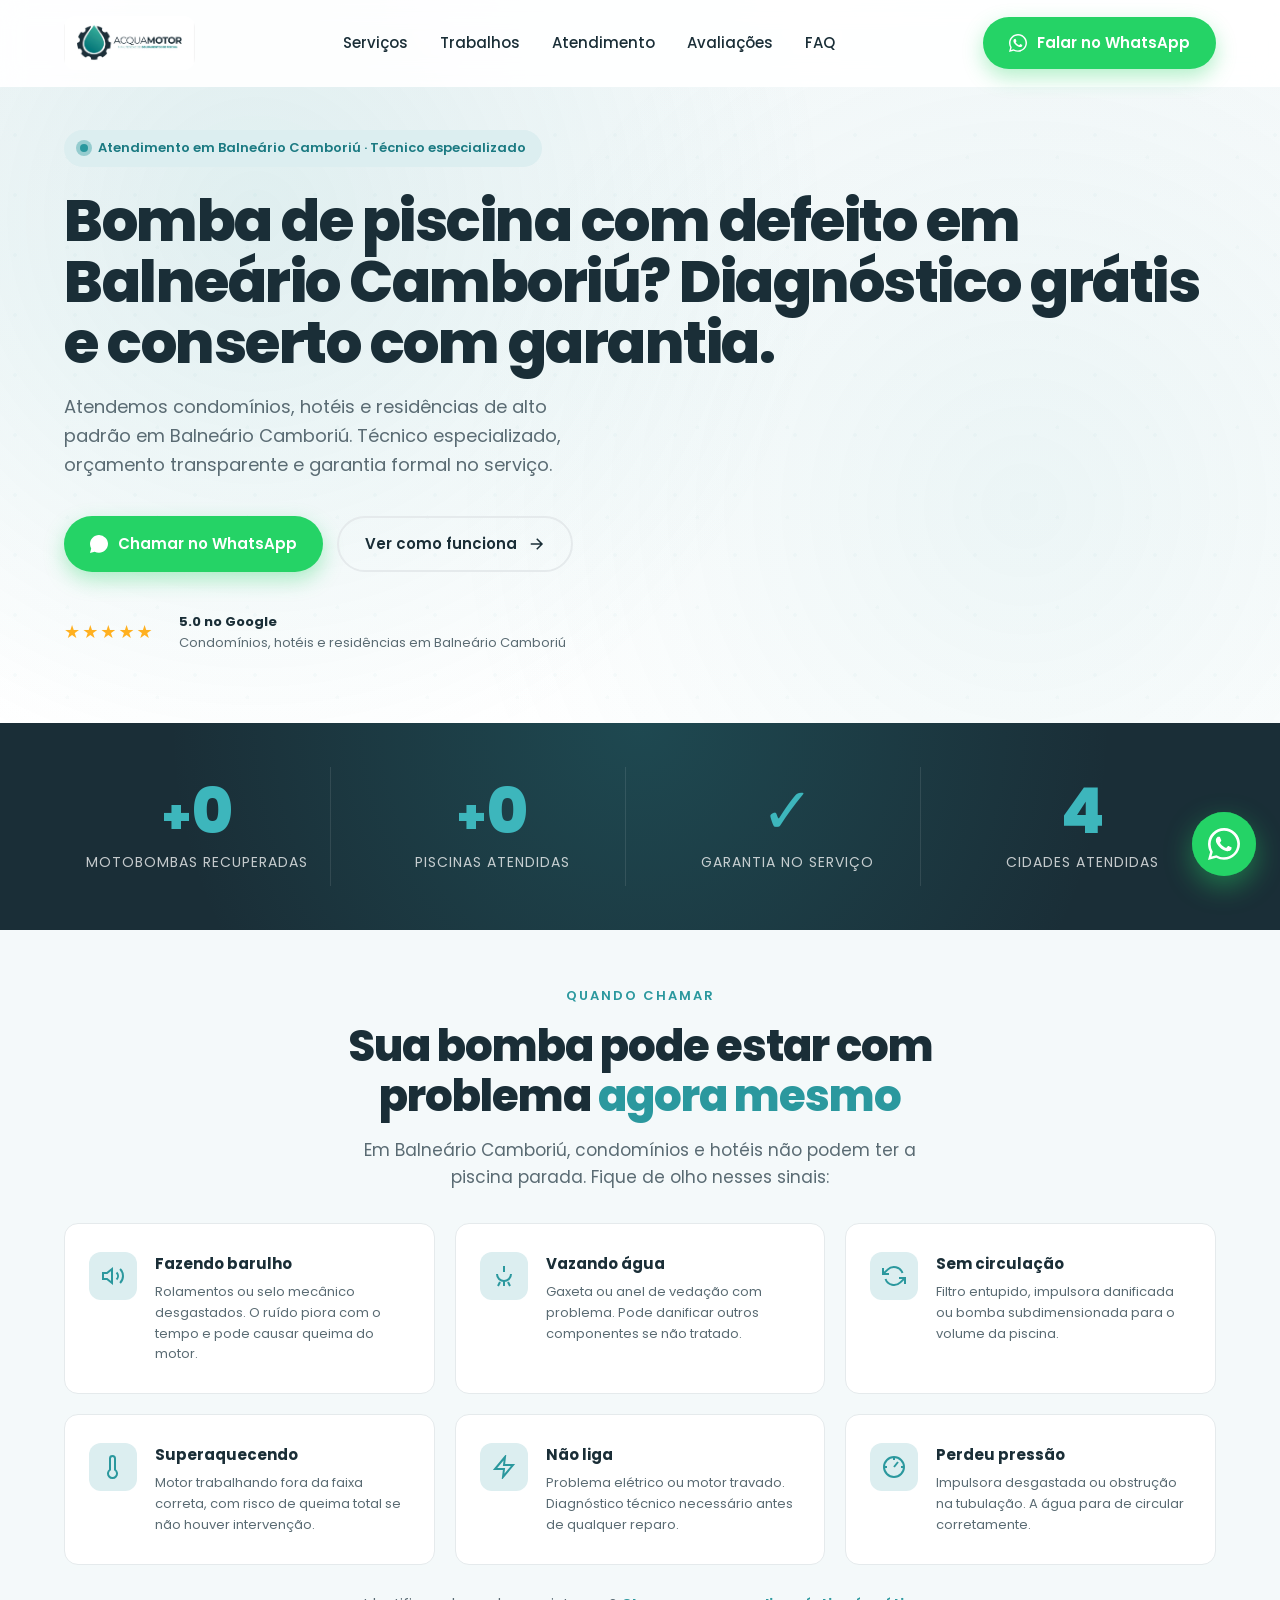
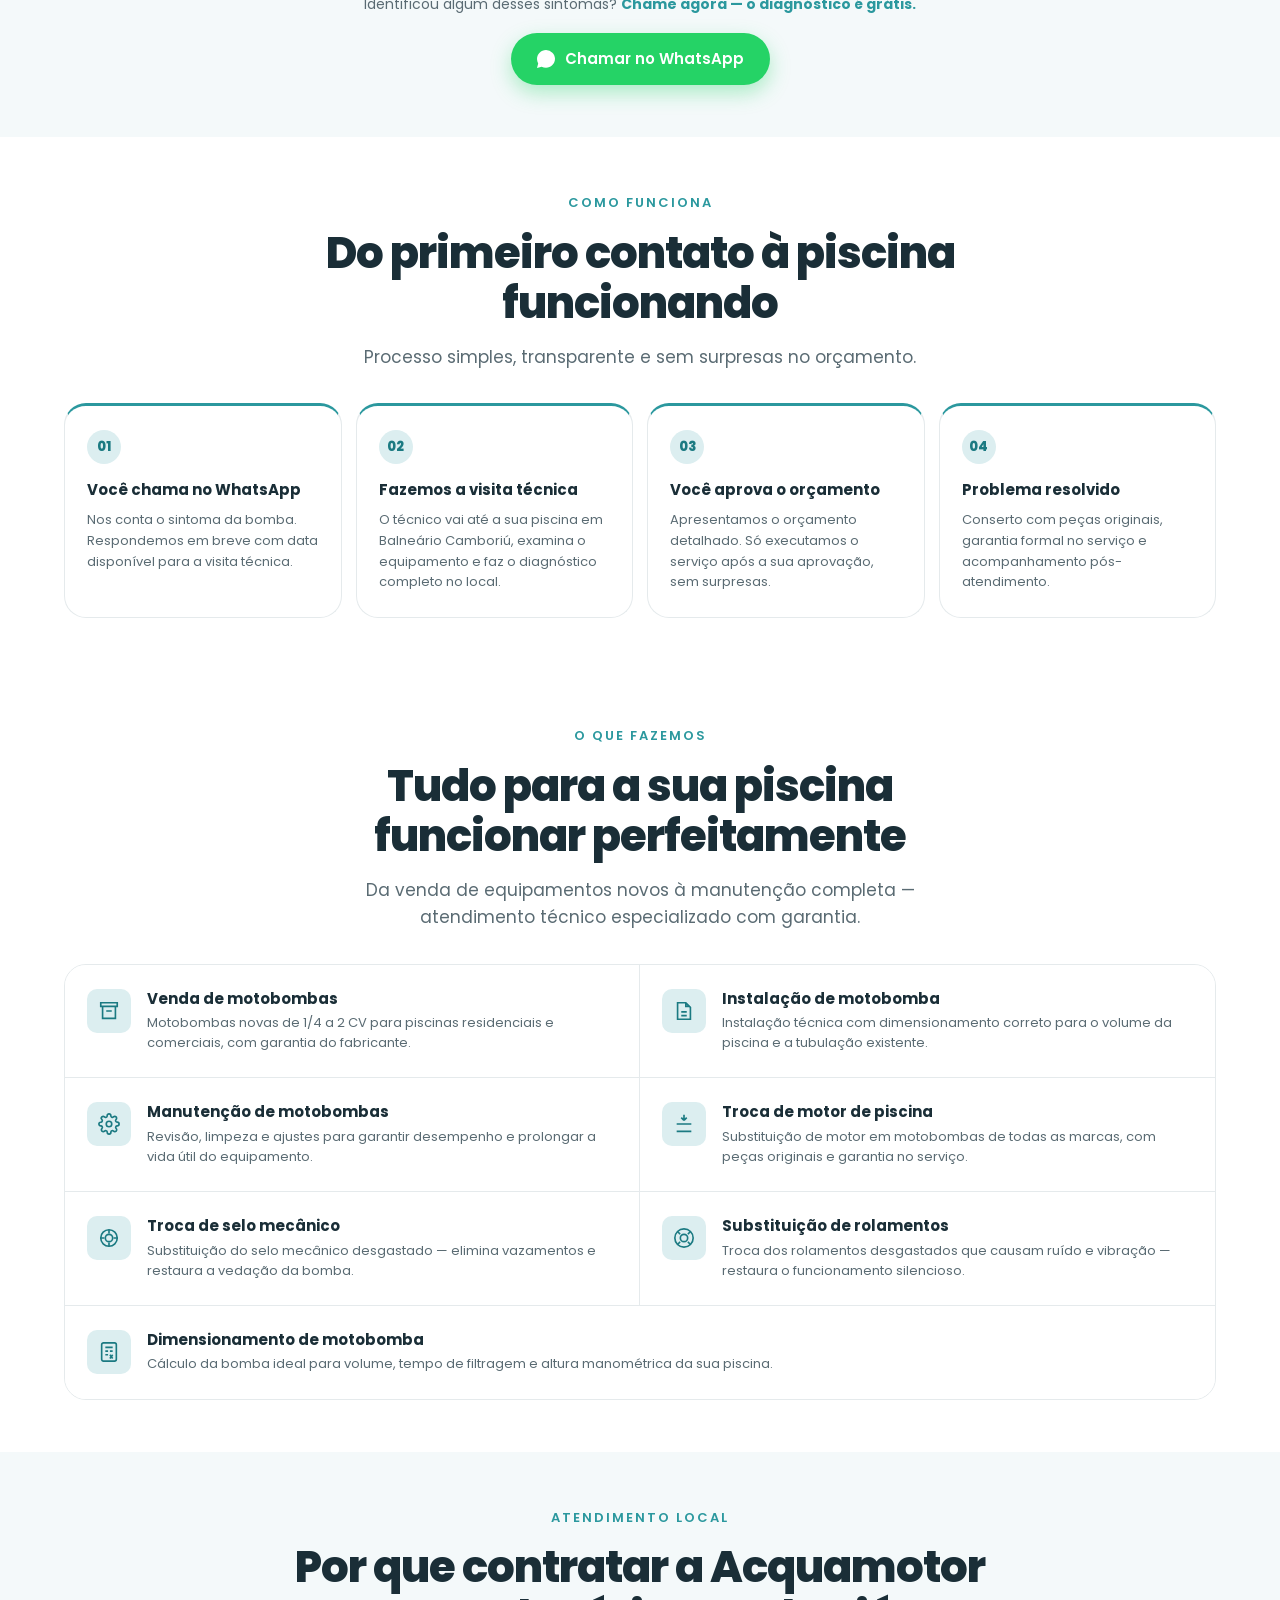
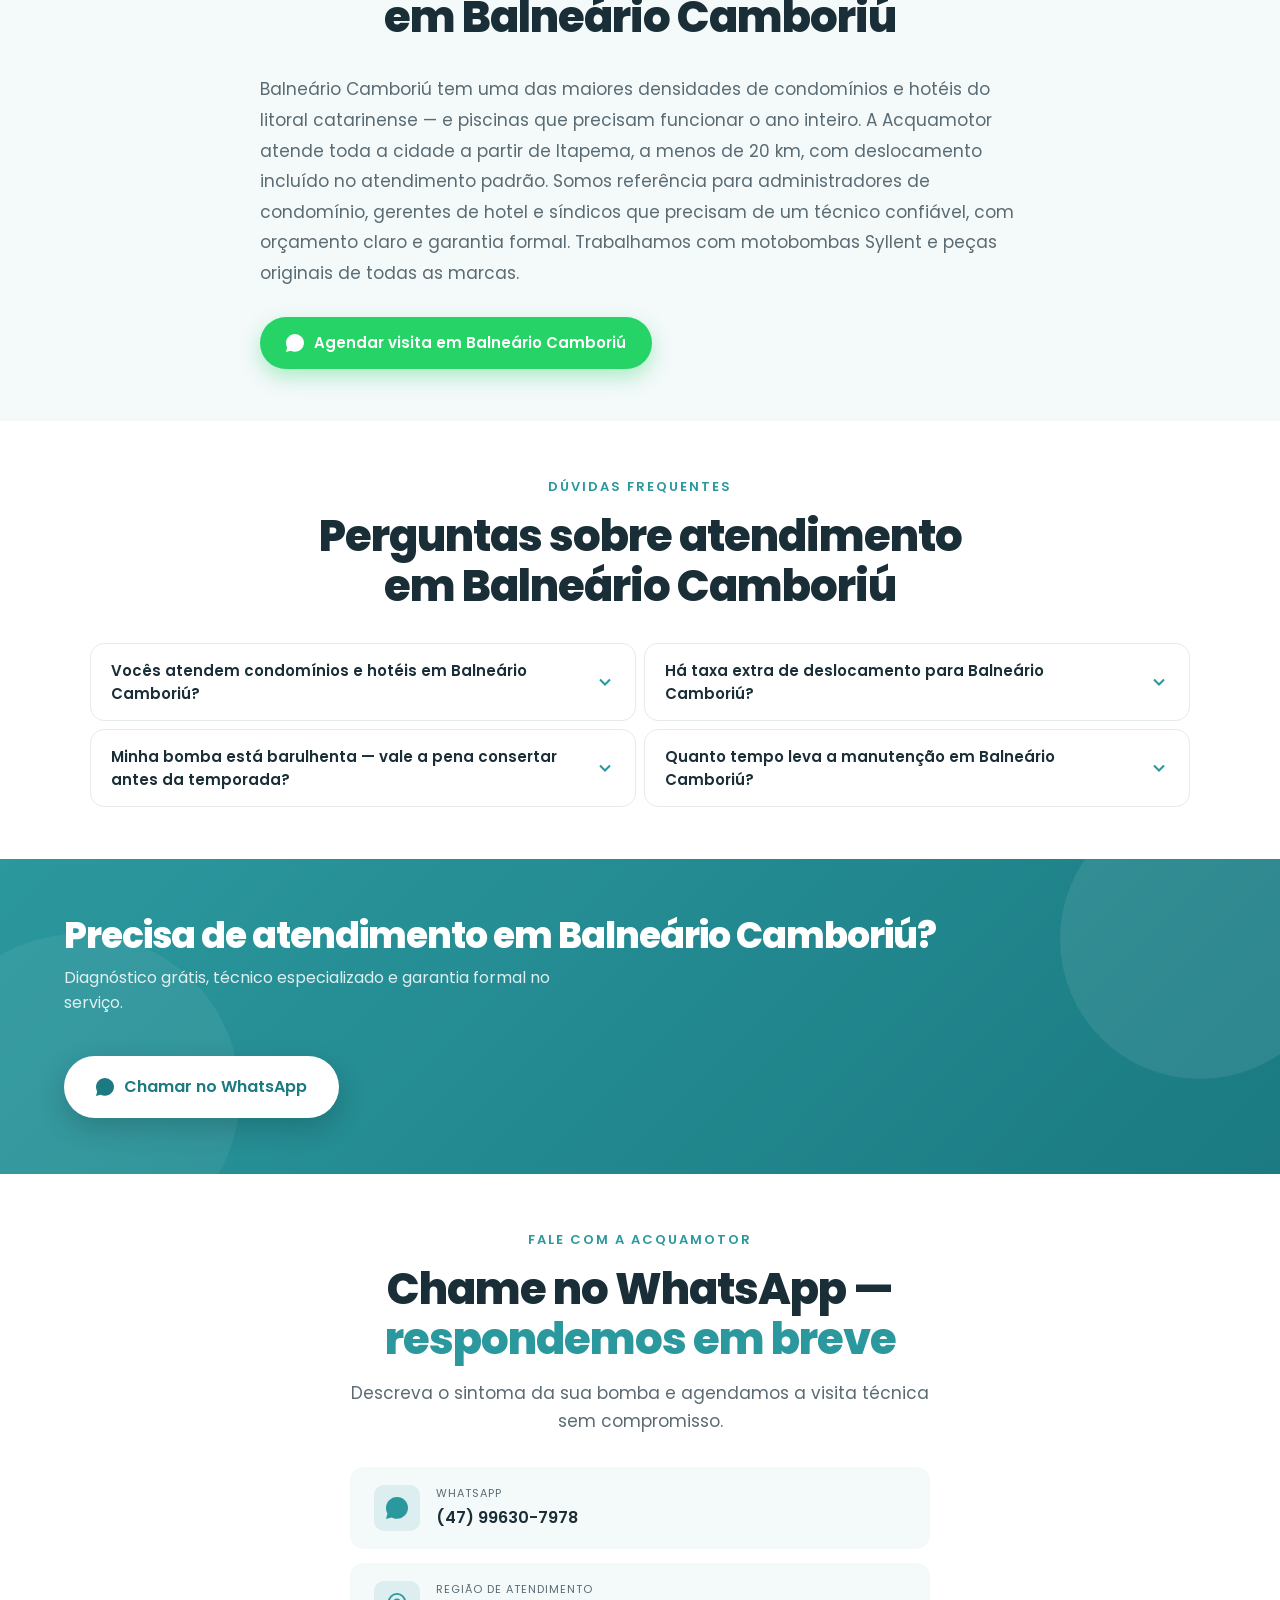
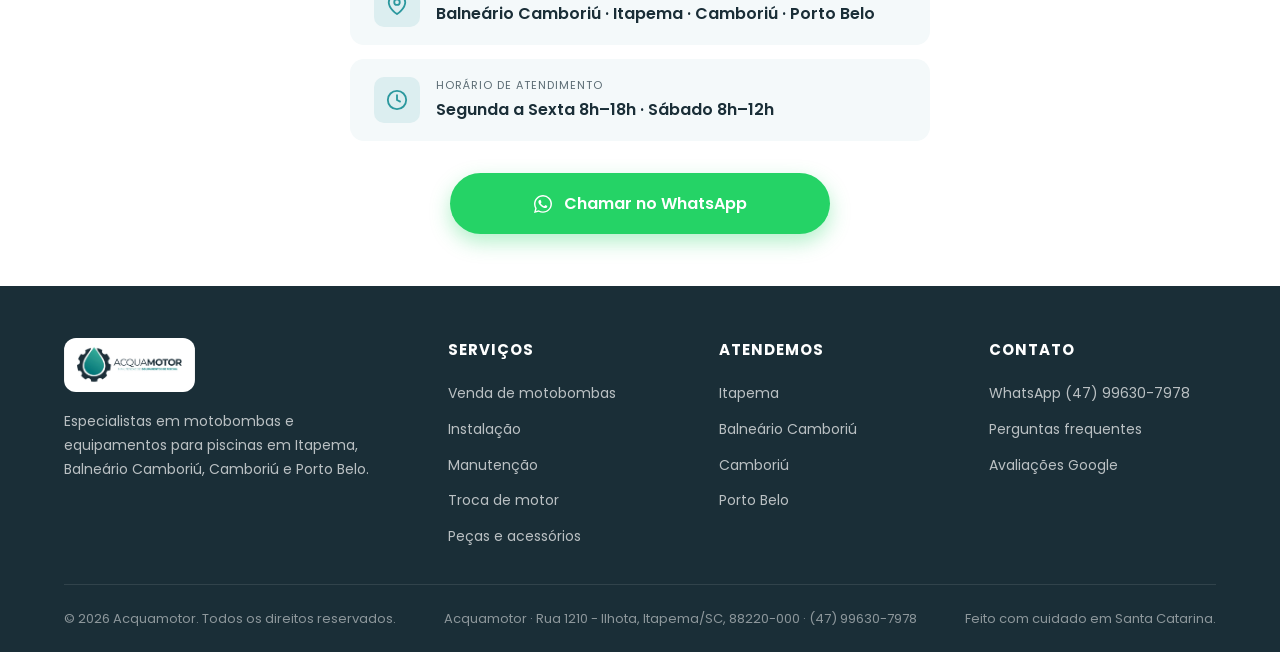
==== commit d546aaca: "fix: corrige consistência de marca nas 4 páginas - JSON-LD streetAddress: "Bairro Ilhota" → "Rua 121" ====
--- a/conserto-bomba-piscina-balneario-camboriu/index.html
+++ b/conserto-bomba-piscina-balneario-camboriu/index.html
@@ -1,6 +1,13 @@
 <!DOCTYPE html>
 <html lang="pt-BR">
 <head>
+<!-- Google Tag Manager -->
+<script>(function(w,d,s,l,i){w[l]=w[l]||[];w[l].push({'gtm.start':
+new Date().getTime(),event:'gtm.js'});var f=d.getElementsByTagName(s)[0],
+j=d.createElement(s),dl=l!='dataLayer'?'&l='+l:'';j.async=true;j.src=
+'https://www.googletagmanager.com/gtm.js?id='+i+dl;f.parentNode.insertBefore(j,f);
+})(window,document,'script','dataLayer','GTM-K5CRNMFN');</script>
+<!-- End Google Tag Manager -->
 <meta charset="UTF-8" />
 <meta name="viewport" content="width=device-width, initial-scale=1.0" />
 
@@ -44,7 +51,7 @@
   "priceRange": "$$",
   "address": {
     "@type": "PostalAddress",
-    "streetAddress": "Bairro Ilhota",
+    "streetAddress": "Rua 1210 - Ilhota",
     "addressLocality": "Itapema",
     "addressRegion": "SC",
     "postalCode": "88220-000",
@@ -115,6 +122,10 @@
 </head>
 
 <body>
+<!-- Google Tag Manager (noscript) -->
+<noscript><iframe src="https://www.googletagmanager.com/ns.html?id=GTM-K5CRNMFN"
+height="0" width="0" style="display:none;visibility:hidden"></iframe></noscript>
+<!-- End Google Tag Manager (noscript) -->
 
 <!-- HEADER -->
 <header id="header">
@@ -582,7 +593,8 @@
     </div>
 
     <div class="footer-bottom">
-      <div>© <span id="year"></span> Acquamotor · Manutenção de Equipamentos de Piscina. Todos os direitos reservados.</div>
+      <div>© <span id="year"></span> Acquamotor. Todos os direitos reservados.</div>
+      <div>Acquamotor · Rua 1210 - Ilhota, Itapema/SC, 88220-000 · (47) 99630-7978</div>
       <div>Feito com cuidado em Santa Catarina.</div>
     </div>
   </div>
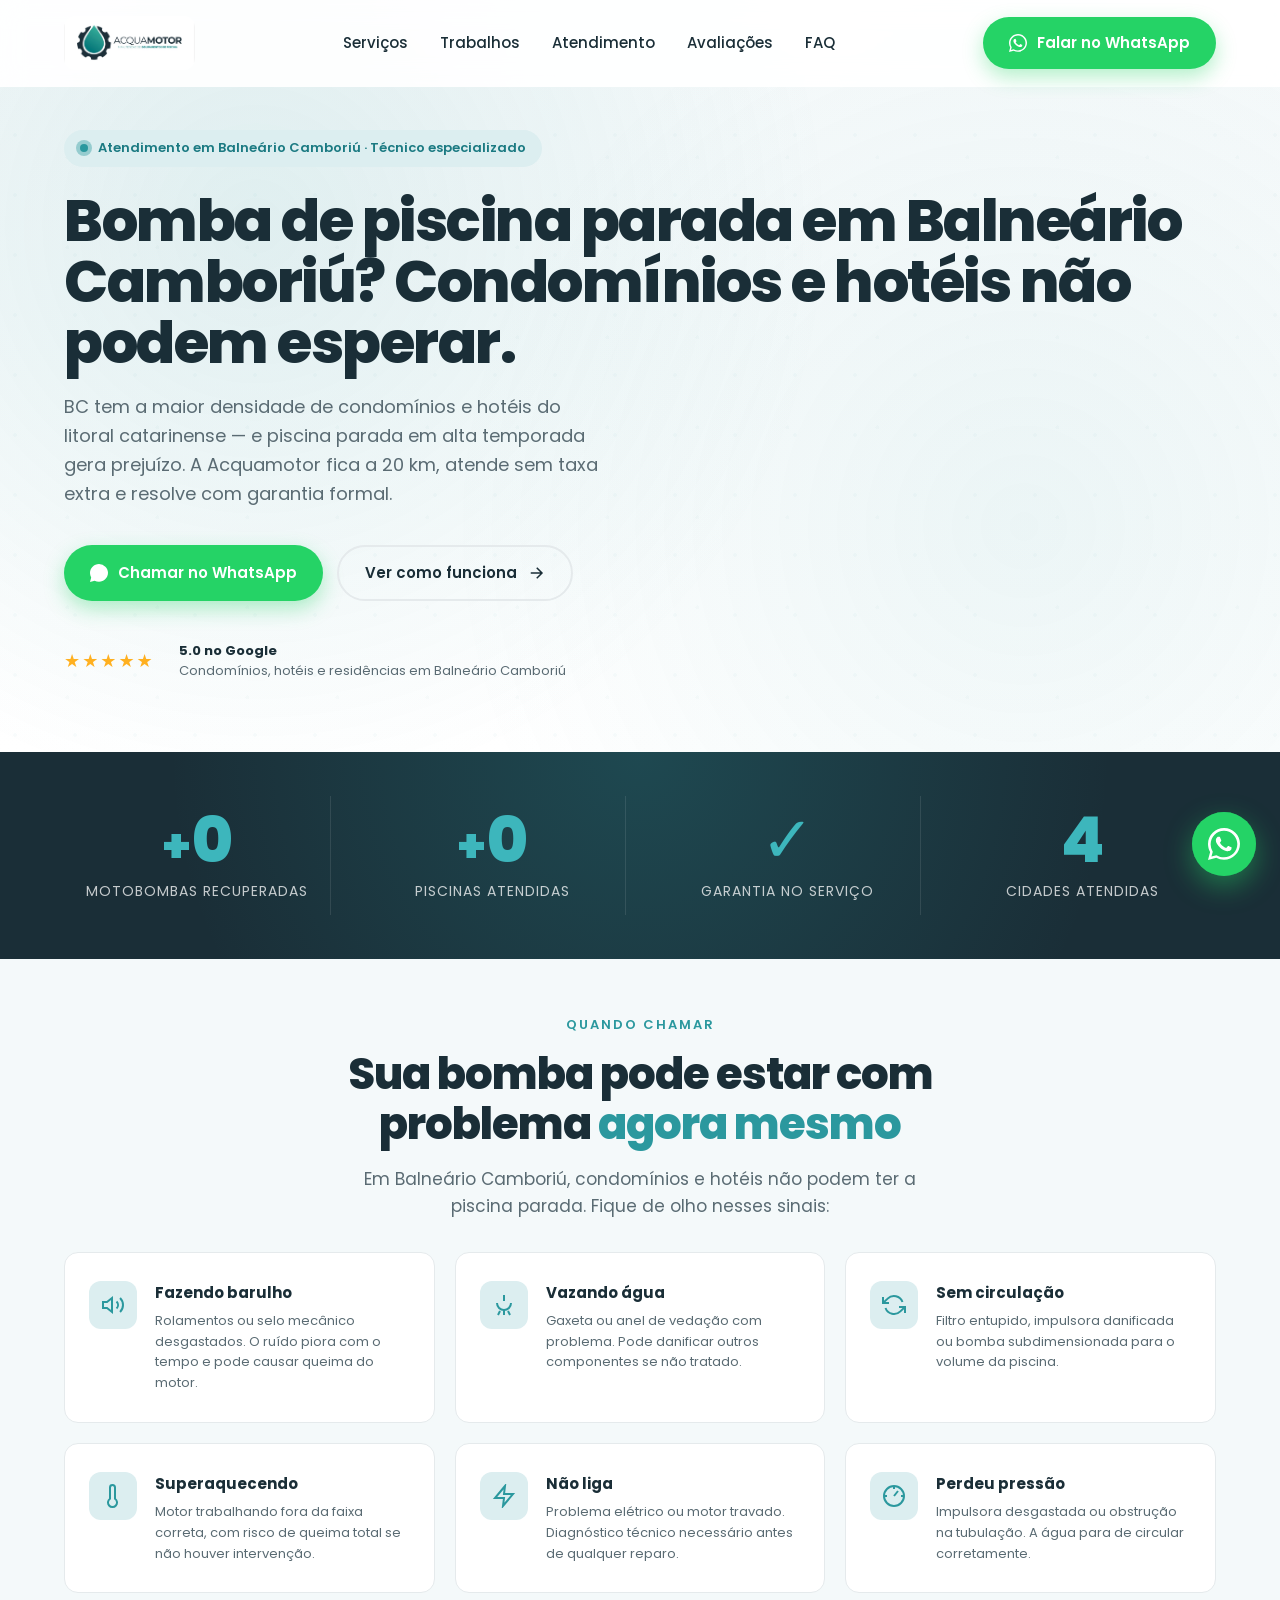
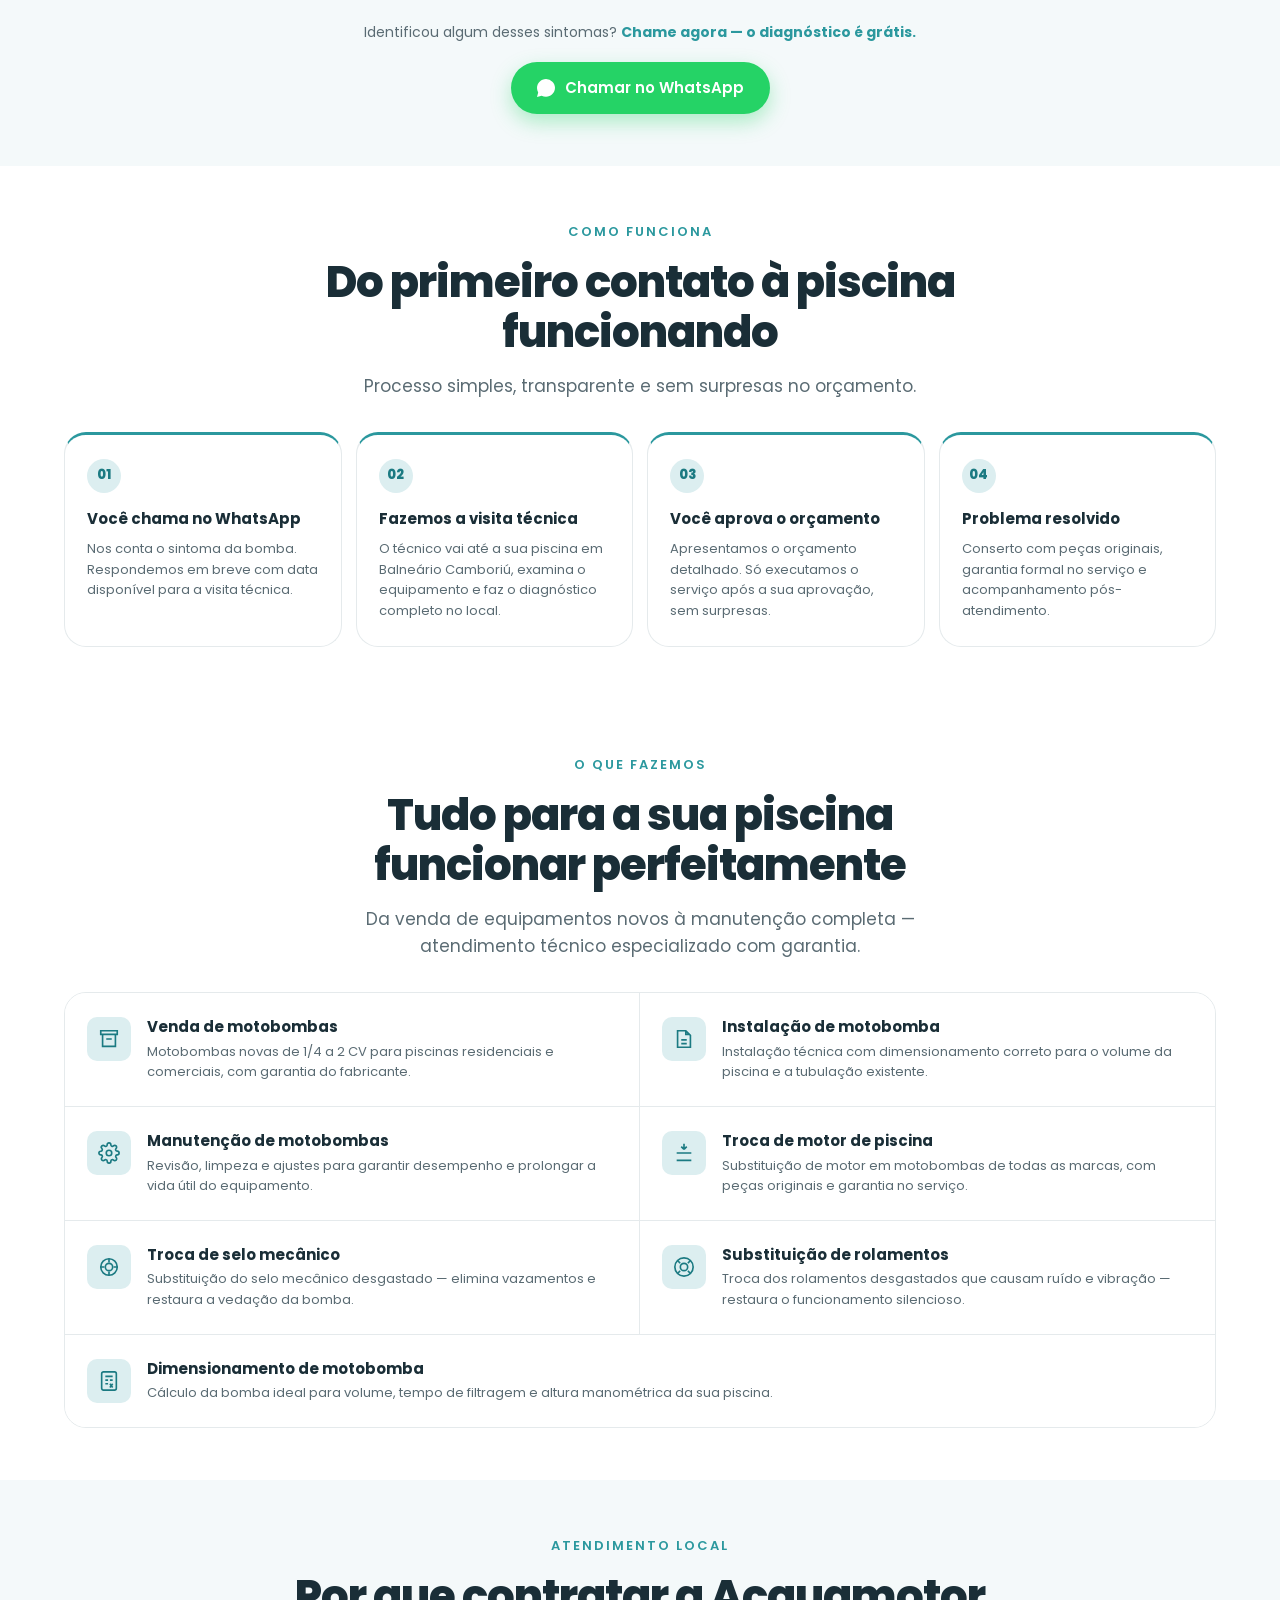
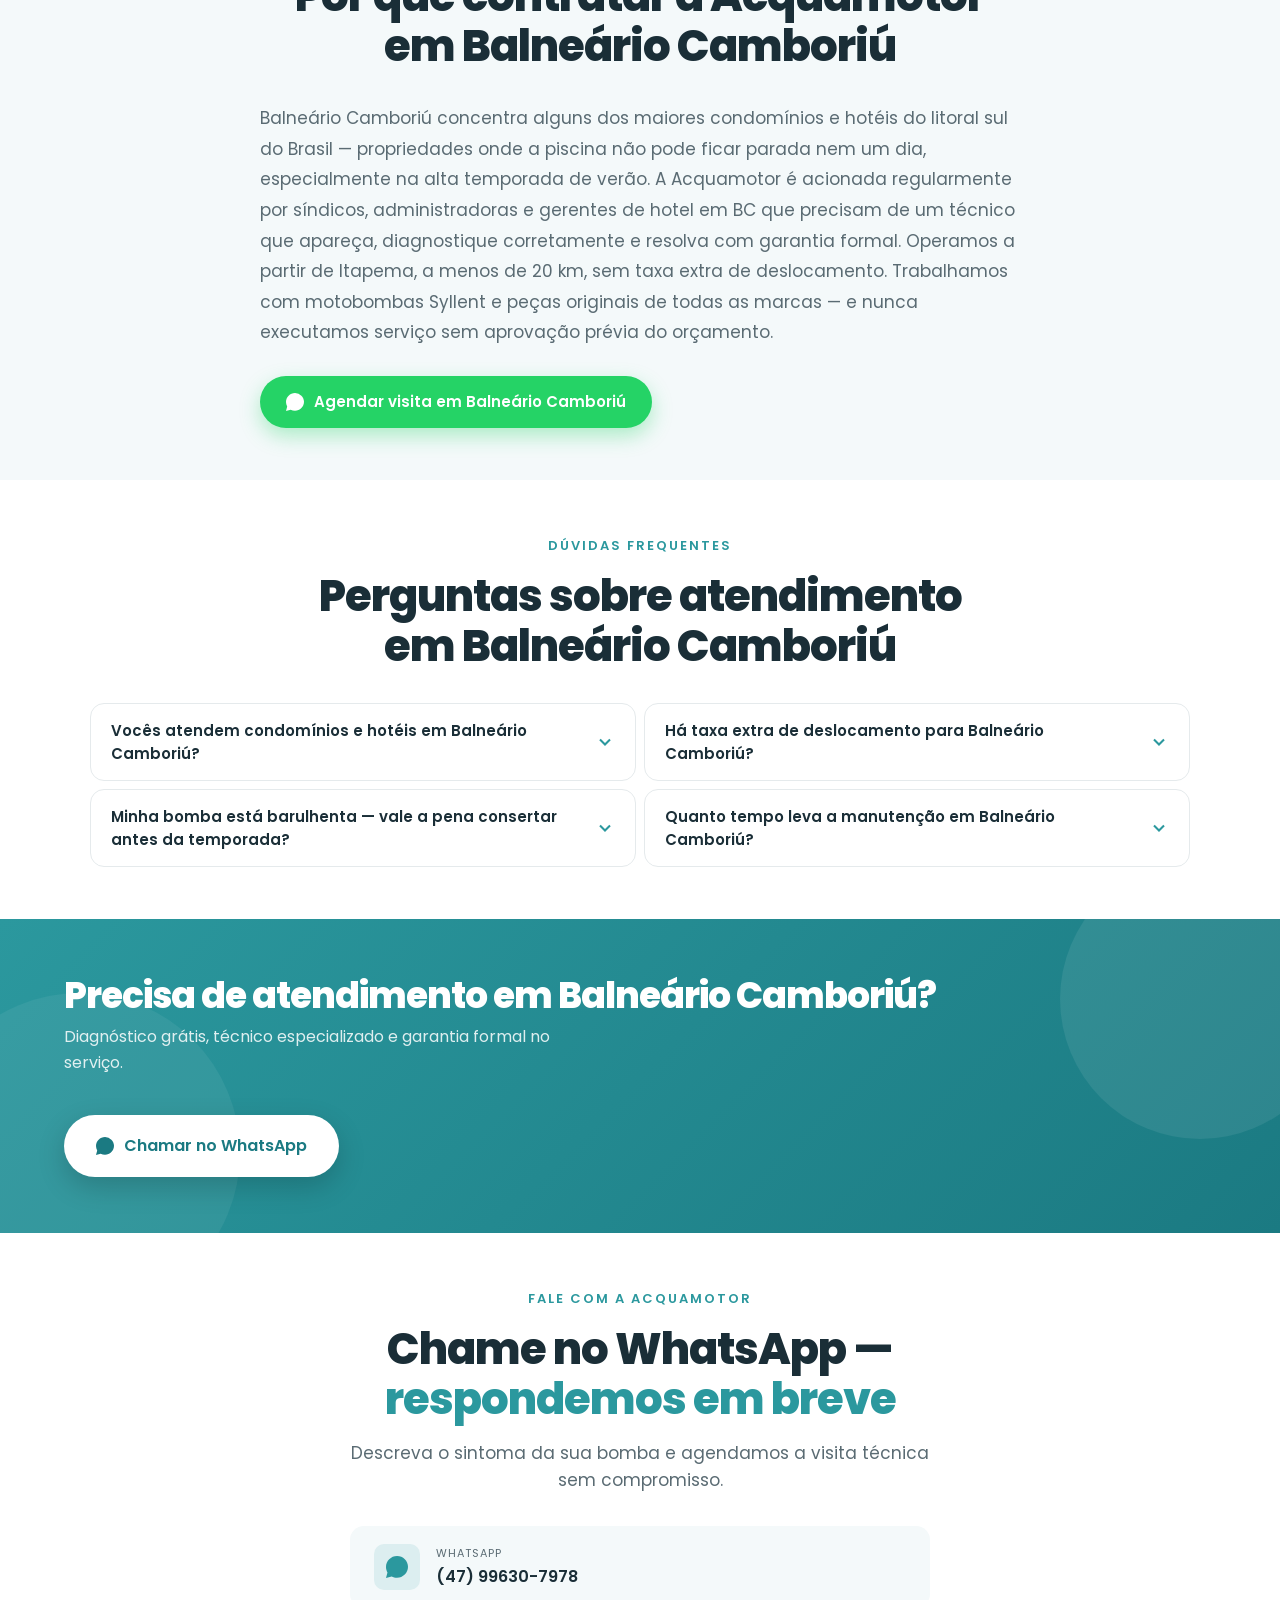
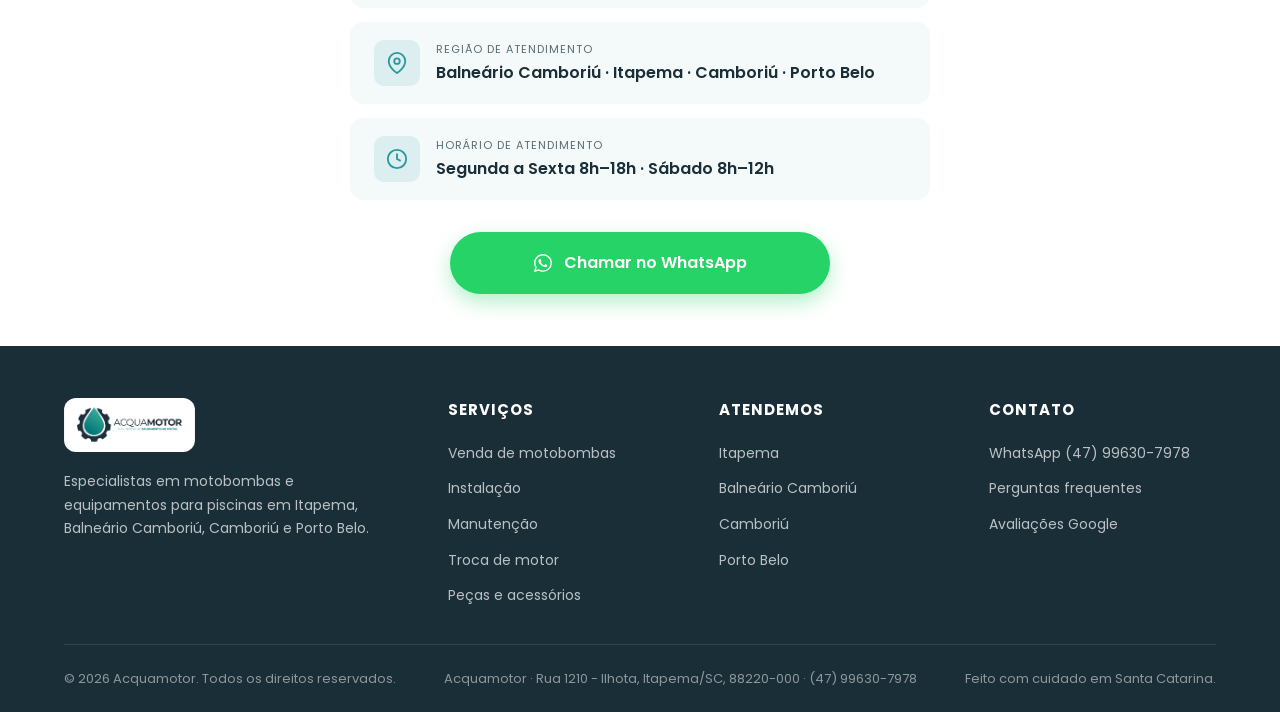
==== commit d92d7cc3: "Diferencia paginas de cidade: titulos, descricoes e conteudo unicos por cidade" ====
--- a/conserto-bomba-piscina-balneario-camboriu/index.html
+++ b/conserto-bomba-piscina-balneario-camboriu/index.html
@@ -12,8 +12,8 @@
 <meta name="viewport" content="width=device-width, initial-scale=1.0" />
 
 <!-- SEO PRIMARY -->
-<title>Conserto de Bomba de Piscina em Balneário Camboriú | Acquamotor</title>
-<meta name="description" content="A Acquamotor conserta e faz manutenção de bombas de piscina em Balneário Camboriú. Atendemos condomínios, hotéis e residências de alto padrão. Diagnóstico grátis, técnico especializado e garantia no serviço. Chame agora." />
+<title>Conserto de Bomba de Piscina em Balneário Camboriú — Condomínios e Hotéis | Acquamotor</title>
+<meta name="description" content="Técnico especializado em motobombas para condomínios, hotéis e residências de alto padrão em Balneário Camboriú. A Acquamotor fica a 20 km, sem taxa de deslocamento. Diagnóstico grátis e garantia no serviço. Chame agora." />
 <meta name="robots" content="index, follow, max-image-preview:large, max-snippet:-1, max-video-preview:-1" />
 <meta name="author" content="Acquamotor LTDA" />
 <link rel="canonical" href="https://acquamotor.com.br/conserto-bomba-piscina-balneario-camboriu/" />
@@ -29,8 +29,8 @@
 <meta property="og:site_name" content="Acquamotor" />
 <meta property="og:locale" content="pt_BR" />
 <meta property="og:url" content="https://acquamotor.com.br/conserto-bomba-piscina-balneario-camboriu/" />
-<meta property="og:title" content="Conserto de Bomba de Piscina em Balneário Camboriú | Acquamotor" />
-<meta property="og:description" content="A Acquamotor conserta e faz manutenção de bombas de piscina em Balneário Camboriú. Atendemos condomínios, hotéis e residências de alto padrão. Diagnóstico grátis, técnico especializado e garantia no serviço. Chame agora." />
+<meta property="og:title" content="Conserto de Bomba de Piscina em Balneário Camboriú — Condomínios e Hotéis | Acquamotor" />
+<meta property="og:description" content="Técnico especializado em motobombas para condomínios, hotéis e residências de alto padrão em Balneário Camboriú. A Acquamotor fica a 20 km, sem taxa de deslocamento. Diagnóstico grátis e garantia no serviço." />
 <meta property="og:image" content="https://acquamotor.com.br/logo.png" />
 
 <!-- FAVICON -->
@@ -199,9 +199,9 @@
           <span class="pulse-dot"></span>
           Atendimento em Balneário Camboriú · Técnico especializado
         </div>
-        <h1>Bomba de piscina com defeito em Balneário Camboriú? Diagnóstico grátis e conserto com garantia.</h1>
+        <h1>Bomba de piscina parada em Balneário Camboriú? Condomínios e hotéis não podem esperar.</h1>
         <p class="hero-sub">
-          Atendemos condomínios, hotéis e residências de alto padrão em Balneário Camboriú. Técnico especializado, orçamento transparente e garantia formal no serviço.
+          BC tem a maior densidade de condomínios e hotéis do litoral catarinense — e piscina parada em alta temporada gera prejuízo. A Acquamotor fica a 20 km, atende sem taxa extra e resolve com garantia formal.
         </p>
         <div class="hero-ctas">
           <a href="https://wa.me/5547996307978?text=Ol%C3%A1!%20Preciso%20de%20atendimento%20em%20Balne%C3%A1rio%20Cambori%C3%BA" target="_blank" rel="noopener" class="btn btn-whatsapp">
@@ -401,7 +401,7 @@
       <h2>Por que contratar a Acquamotor em Balneário Camboriú</h2>
     </div>
     <div class="why-city-text reveal">
-      <p>Balneário Camboriú tem uma das maiores densidades de condomínios e hotéis do litoral catarinense — e piscinas que precisam funcionar o ano inteiro. A Acquamotor atende toda a cidade a partir de Itapema, a menos de 20 km, com deslocamento incluído no atendimento padrão. Somos referência para administradores de condomínio, gerentes de hotel e síndicos que precisam de um técnico confiável, com orçamento claro e garantia formal. Trabalhamos com motobombas Syllent e peças originais de todas as marcas.</p>
+      <p>Balneário Camboriú concentra alguns dos maiores condomínios e hotéis do litoral sul do Brasil — propriedades onde a piscina não pode ficar parada nem um dia, especialmente na alta temporada de verão. A Acquamotor é acionada regularmente por síndicos, administradoras e gerentes de hotel em BC que precisam de um técnico que apareça, diagnostique corretamente e resolva com garantia formal. Operamos a partir de Itapema, a menos de 20 km, sem taxa extra de deslocamento. Trabalhamos com motobombas Syllent e peças originais de todas as marcas — e nunca executamos serviço sem aprovação prévia do orçamento.</p>
       <a href="https://wa.me/5547996307978?text=Ol%C3%A1!%20Preciso%20de%20atendimento%20em%20Balne%C3%A1rio%20Cambori%C3%BA" target="_blank" rel="noopener" class="btn btn-whatsapp" style="margin-top:28px; display:inline-flex;">
         <svg viewBox="0 0 24 24" fill="currentColor" style="width:18px;height:18px"><path d="M20.5 3.5A11.9 11.9 0 0 0 12 0C5.4 0 0 5.4 0 12c0 2.1.6 4.2 1.6 6L0 24l6.2-1.6c1.7.9 3.7 1.4 5.8 1.4 6.6 0 12-5.4 12-12 0-3.2-1.3-6.2-3.5-8.3z"/></svg>
         Agendar visita em Balneário Camboriú
